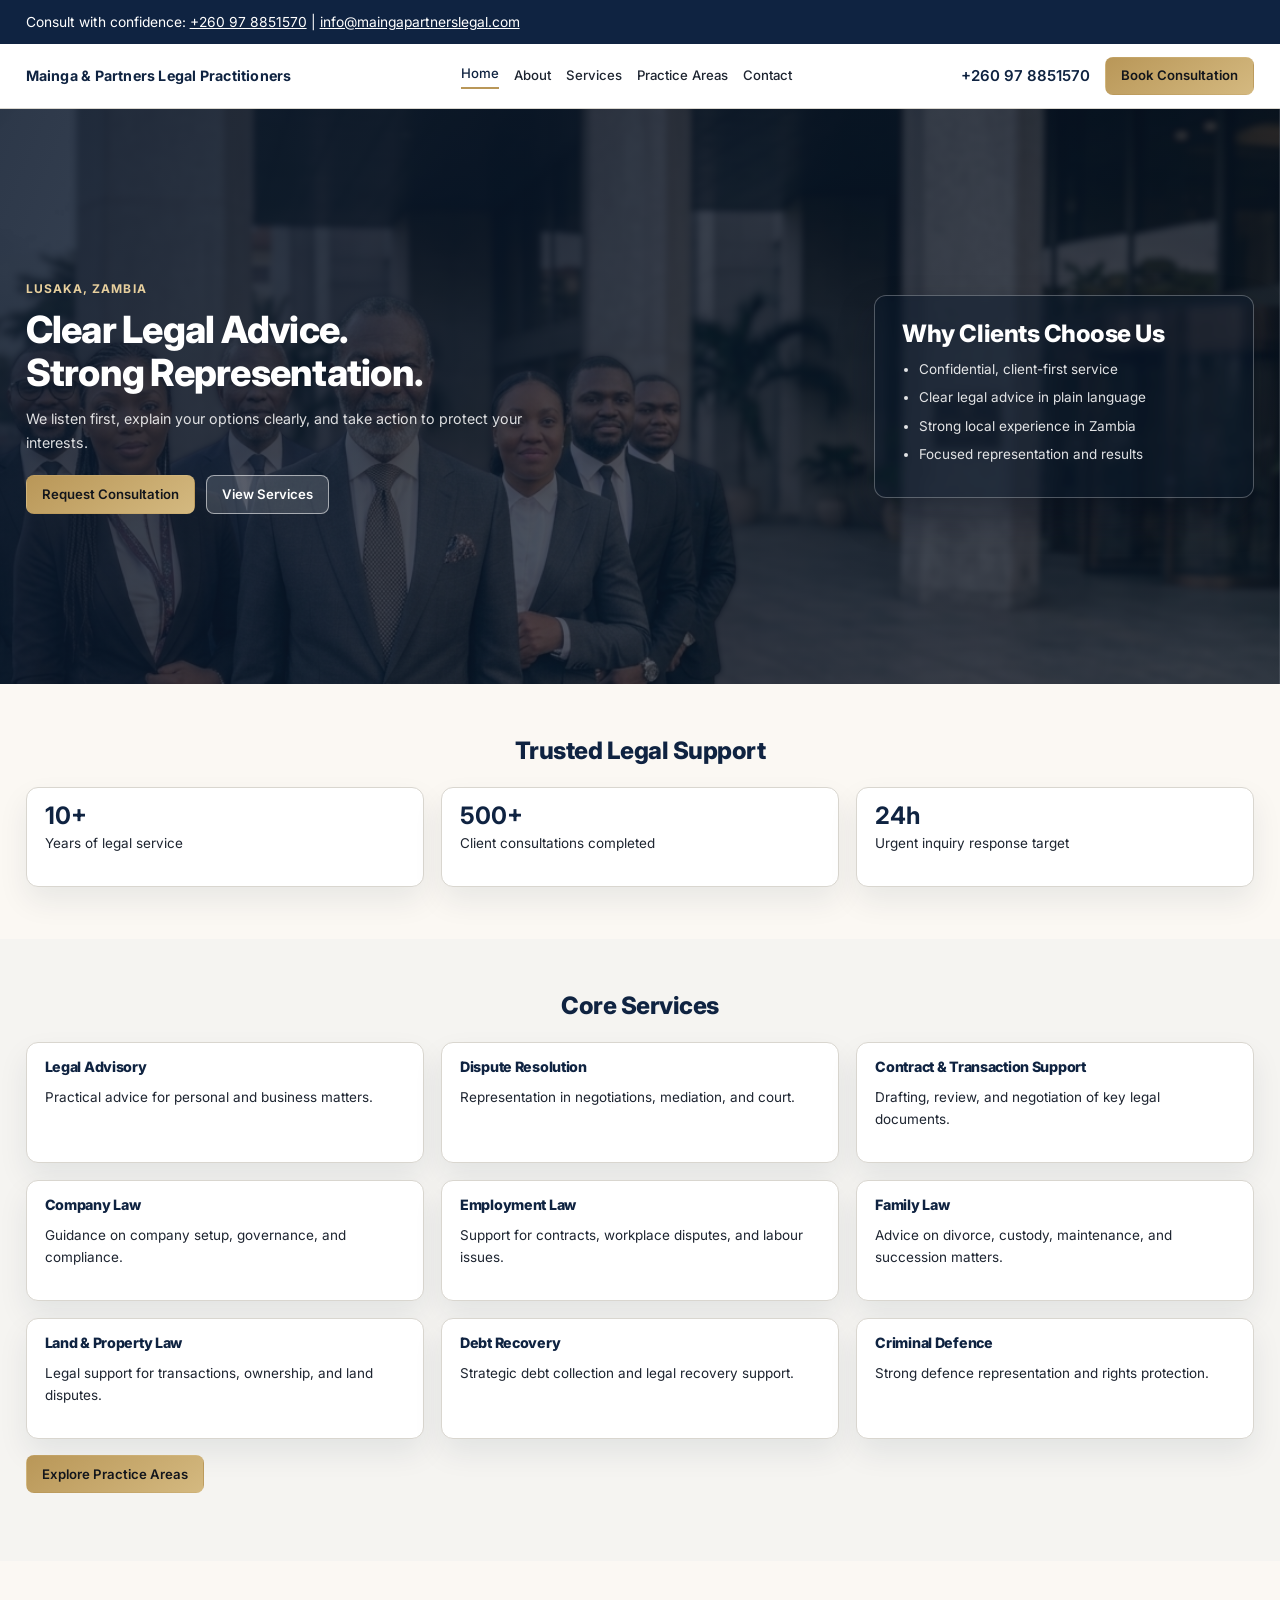
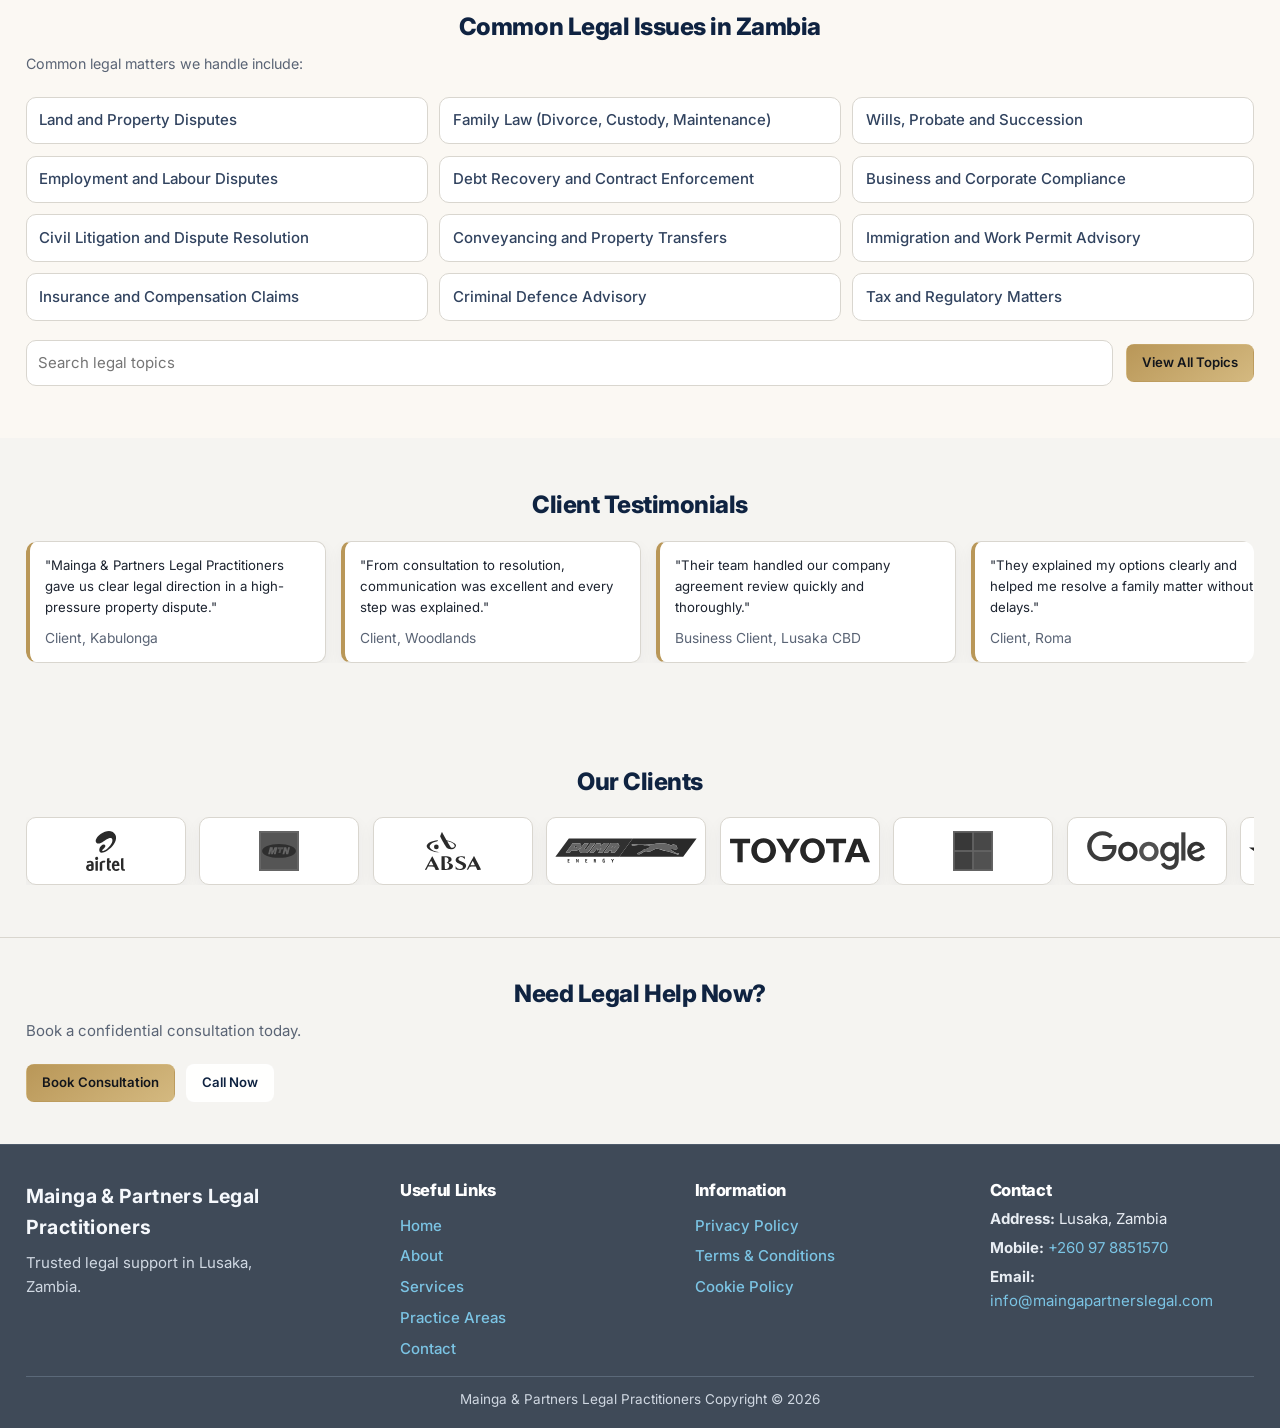
==== index.html @ cac2d8fa "Create Mainga & Partners Legal Practitioners website clone. Clone the existing site and update all b" ====
<!doctype html>
<html lang="en">
<head>
  <meta charset="UTF-8">
  <meta name="viewport" content="width=device-width, initial-scale=1.0">
  <title>Mainga & Partners Legal Practitioners | Trusted Lawyers in Lusaka</title>
  <meta name="description" content="Mainga & Partners Legal Practitioners provides clear, confidential legal support for individuals and businesses in Lusaka, Zambia.">
  <link rel="stylesheet" href="./styles.css?v=20260401-6">
</head>
<body>
  <a class="skip-link" href="#main-content">Skip to main content</a>

  <div class="top-contact-bar">
    <div class="container top-contact-inner">
      <p>Consult with confidence: <a href="tel:+260978851570">+260 97 8851570</a> | <a href="mailto:info@maingapartnerslegal.com">info@maingapartnerslegal.com</a></p>
    </div>
  </div>

  <header class="site-header" id="top">
    <div class="container header-inner">
      <a href="./index.html" class="logo" aria-label="Mainga & Partners Legal Practitioners home">Mainga & Partners Legal Practitioners</a>
      <button class="menu-toggle" aria-expanded="false" aria-controls="primary-nav">Menu</button>
      <nav class="primary-nav" id="primary-nav" aria-label="Primary">
        <a class="active" href="./index.html">Home</a>
        <a href="./about.html">About</a>
        <a href="./services.html">Services</a>
        <a href="./practice-areas.html">Practice Areas</a>
        <a href="./contact.html">Contact</a>
      </nav>
      <div class="header-actions">
        <a class="phone-link" href="tel:+260978851570">+260 97 8851570</a>
        <a class="btn btn-primary" href="./contact.html#contact-form-panel">Book Consultation</a>
      </div>
    </div>
  </header>

  <main id="main-content">
    <section class="hero">
      <div class="container">
        <div class="hero-grid">
          <div class="hero-copy">
            <p class="eyebrow">Lusaka, Zambia</p>
            <h1>Clear Legal Advice.<br>Strong Representation.</h1>
            <p class="hero-support">We listen first, explain your options clearly, and take action to protect your interests.</p>
            <div class="hero-cta-group">
              <a class="btn btn-primary" href="./contact.html#contact-form-panel">Request Consultation</a>
              <a class="btn btn-secondary" href="./services.html">View Services</a>
            </div>
          </div>
          <aside class="hero-card">
            <h2>Why Clients Choose Us</h2>
            <ul class="feature-list">
              <li>Confidential, client-first service</li>
              <li>Clear legal advice in plain language</li>
              <li>Strong local experience in Zambia</li>
              <li>Focused representation and results</li>
            </ul>
          </aside>
        </div>
      </div>
    </section>

    <section class="section section-muted">
      <div class="container">
        <h2>Trusted Legal Support</h2>
        <div class="stats-grid">
          <article class="stat-card">
            <p class="stat-value">10+</p>
            <p>Years of legal service</p>
          </article>
          <article class="stat-card">
            <p class="stat-value">500+</p>
            <p>Client consultations completed</p>
          </article>
          <article class="stat-card">
            <p class="stat-value">24h</p>
            <p>Urgent inquiry response target</p>
          </article>
        </div>
      </div>
    </section>

    <section class="section">
      <div class="container">
        <h2>Core Services</h2>
        <div class="card-grid">
          <article class="info-card">
            <h3>Legal Advisory</h3>
            <p>Practical advice for personal and business matters.</p>
          </article>
          <article class="info-card">
            <h3>Dispute Resolution</h3>
            <p>Representation in negotiations, mediation, and court.</p>
          </article>
          <article class="info-card">
            <h3>Contract & Transaction Support</h3>
            <p>Drafting, review, and negotiation of key legal documents.</p>
          </article>
          <article class="info-card">
            <h3>Company Law</h3>
            <p>Guidance on company setup, governance, and compliance.</p>
          </article>
          <article class="info-card">
            <h3>Employment Law</h3>
            <p>Support for contracts, workplace disputes, and labour issues.</p>
          </article>
          <article class="info-card">
            <h3>Family Law</h3>
            <p>Advice on divorce, custody, maintenance, and succession matters.</p>
          </article>
          <article class="info-card">
            <h3>Land & Property Law</h3>
            <p>Legal support for transactions, ownership, and land disputes.</p>
          </article>
          <article class="info-card">
            <h3>Debt Recovery</h3>
            <p>Strategic debt collection and legal recovery support.</p>
          </article>
          <article class="info-card">
            <h3>Criminal Defence</h3>
            <p>Strong defence representation and rights protection.</p>
          </article>
        </div>
        <p class="section-cta-inline"><a class="btn btn-primary" href="./practice-areas.html">Explore Practice Areas</a></p>
      </div>
    </section>

    <section class="section section-muted">
      <div class="container">
        <h2>Common Legal Issues in Zambia</h2>
        <p class="hero-support">Common legal matters we handle include:</p>
        <ul class="issues-grid">
          <li class="issue-item">Land and Property Disputes</li>
          <li class="issue-item">Family Law (Divorce, Custody, Maintenance)</li>
          <li class="issue-item">Wills, Probate and Succession</li>
          <li class="issue-item">Employment and Labour Disputes</li>
          <li class="issue-item">Debt Recovery and Contract Enforcement</li>
          <li class="issue-item">Business and Corporate Compliance</li>
          <li class="issue-item">Civil Litigation and Dispute Resolution</li>
          <li class="issue-item">Conveyancing and Property Transfers</li>
          <li class="issue-item">Immigration and Work Permit Advisory</li>
          <li class="issue-item">Insurance and Compensation Claims</li>
          <li class="issue-item">Criminal Defence Advisory</li>
          <li class="issue-item">Tax and Regulatory Matters</li>
        </ul>
        <div class="issues-actions">
          <input class="issues-search" type="search" placeholder="Search legal topics" aria-label="Search legal topics">
          <a class="btn btn-primary" href="./practice-areas.html">View All Topics</a>
        </div>
      </div>
    </section>

    <section class="section">
      <div class="container">
        <h2>Client Testimonials</h2>
        <div class="testimonials-ticker" aria-label="Client testimonials">
          <div class="ticker-track">
            <article class="ticker-item">
              <p>"Mainga & Partners Legal Practitioners gave us clear legal direction in a high-pressure property dispute."</p>
              <cite>Client, Kabulonga</cite>
            </article>
            <article class="ticker-item">
              <p>"From consultation to resolution, communication was excellent and every step was explained."</p>
              <cite>Client, Woodlands</cite>
            </article>
            <article class="ticker-item">
              <p>"Their team handled our company agreement review quickly and thoroughly."</p>
              <cite>Business Client, Lusaka CBD</cite>
            </article>
            <article class="ticker-item">
              <p>"They explained my options clearly and helped me resolve a family matter without delays."</p>
              <cite>Client, Roma</cite>
            </article>
            <article class="ticker-item">
              <p>"Professional, responsive, and practical. I always knew what the next step was."</p>
              <cite>Client, Longacres</cite>
            </article>
            <article class="ticker-item">
              <p>"Our company used them for compliance and contract support. Service was efficient and reliable."</p>
              <cite>Corporate Client, Lusaka</cite>
            </article>
            <article class="ticker-item">
              <p>"From first call to final outcome, they treated my matter with urgency and confidentiality."</p>
              <cite>Client, Woodlands</cite>
            </article>

            <article class="ticker-item" aria-hidden="true">
              <p>"Mainga & Partners Legal Practitioners gave us clear legal direction in a high-pressure property dispute."</p>
              <cite>Client, Kabulonga</cite>
            </article>
            <article class="ticker-item" aria-hidden="true">
              <p>"From consultation to resolution, communication was excellent and every step was explained."</p>
              <cite>Client, Woodlands</cite>
            </article>
            <article class="ticker-item" aria-hidden="true">
              <p>"Their team handled our company agreement review quickly and thoroughly."</p>
              <cite>Business Client, Lusaka CBD</cite>
            </article>
            <article class="ticker-item" aria-hidden="true">
              <p>"They explained my options clearly and helped me resolve a family matter without delays."</p>
              <cite>Client, Roma</cite>
            </article>
            <article class="ticker-item" aria-hidden="true">
              <p>"Professional, responsive, and practical. I always knew what the next step was."</p>
              <cite>Client, Longacres</cite>
            </article>
            <article class="ticker-item" aria-hidden="true">
              <p>"Our company used them for compliance and contract support. Service was efficient and reliable."</p>
              <cite>Corporate Client, Lusaka</cite>
            </article>
            <article class="ticker-item" aria-hidden="true">
              <p>"From first call to final outcome, they treated my matter with urgency and confidentiality."</p>
              <cite>Client, Woodlands</cite>
            </article>
          </div>
        </div>
      </div>
    </section>

    <section class="section">
      <div class="container">
        <h2>Our Clients</h2>
        <div class="clients-grid" aria-label="Selected clients">
          <div class="clients-track">
            <article class="client-card"><img class="client-logo" src="./Assets/client-logos/airtel-zambia.svg" alt="Airtel logo" loading="lazy"></article>
            <article class="client-card"><img class="client-logo" src="./Assets/client-logos/mtn-zambia.svg" alt="MTN logo" loading="lazy"></article>
            <article class="client-card"><img class="client-logo" src="./Assets/client-logos/absa-zambia.svg" alt="Absa logo" loading="lazy"></article>
            <article class="client-card"><img class="client-logo" src="./Assets/client-logos/puma-energy.svg" alt="Puma Energy logo" loading="lazy"></article>
            <article class="client-card"><img class="client-logo" src="./Assets/client-logos/toyota.svg" alt="Toyota logo" loading="lazy"></article>
            <article class="client-card"><img class="client-logo" src="./Assets/client-logos/microsoft.svg" alt="Microsoft logo" loading="lazy"></article>
            <article class="client-card"><img class="client-logo" src="./Assets/client-logos/google.svg" alt="Google logo" loading="lazy"></article>
            <article class="client-card"><img class="client-logo" src="./Assets/client-logos/heineken.svg" alt="Heineken logo" loading="lazy"></article>
            <article class="client-card"><img class="client-logo" src="./Assets/client-logos/nissan.svg" alt="Nissan logo" loading="lazy"></article>
            <article class="client-card"><img class="client-logo" src="./Assets/client-logos/kfc.svg" alt="KFC logo" loading="lazy"></article>

            <article class="client-card" aria-hidden="true"><img class="client-logo" src="./Assets/client-logos/airtel-zambia.svg" alt="" loading="lazy"></article>
            <article class="client-card" aria-hidden="true"><img class="client-logo" src="./Assets/client-logos/mtn-zambia.svg" alt="" loading="lazy"></article>
            <article class="client-card" aria-hidden="true"><img class="client-logo" src="./Assets/client-logos/absa-zambia.svg" alt="" loading="lazy"></article>
            <article class="client-card" aria-hidden="true"><img class="client-logo" src="./Assets/client-logos/puma-energy.svg" alt="" loading="lazy"></article>
            <article class="client-card" aria-hidden="true"><img class="client-logo" src="./Assets/client-logos/toyota.svg" alt="" loading="lazy"></article>
            <article class="client-card" aria-hidden="true"><img class="client-logo" src="./Assets/client-logos/microsoft.svg" alt="" loading="lazy"></article>
            <article class="client-card" aria-hidden="true"><img class="client-logo" src="./Assets/client-logos/google.svg" alt="" loading="lazy"></article>
            <article class="client-card" aria-hidden="true"><img class="client-logo" src="./Assets/client-logos/heineken.svg" alt="" loading="lazy"></article>
            <article class="client-card" aria-hidden="true"><img class="client-logo" src="./Assets/client-logos/nissan.svg" alt="" loading="lazy"></article>
            <article class="client-card" aria-hidden="true"><img class="client-logo" src="./Assets/client-logos/kfc.svg" alt="" loading="lazy"></article>
          </div>
        </div>
      </div>
    </section>

    <section class="section final-cta">
      <div class="container final-cta-inner">
        <h2>Need Legal Help Now?</h2>
        <p>Book a confidential consultation today.</p>
        <div class="hero-cta-group">
          <a class="btn btn-primary" href="./contact.html#contact-form-panel">Book Consultation</a>
          <a class="btn btn-secondary" href="tel:+260978851570">Call Now</a>
        </div>
      </div>
    </section>
  </main>

  <footer class="site-footer">
    <div class="container footer-grid">
      <div class="footer-brand">
        <a href="./index.html" class="logo">Mainga & Partners Legal Practitioners</a>
        <p>Trusted legal support in Lusaka, Zambia.</p>
      </div>
      <nav class="footer-links" aria-label="Useful links">
        <h3 class="footer-title">Useful Links</h3>
        <a href="./index.html">Home</a>
        <a href="./about.html">About</a>
        <a href="./services.html">Services</a>
        <a href="./practice-areas.html">Practice Areas</a>
        <a href="./contact.html">Contact</a>
      </nav>
      <nav class="footer-links" aria-label="Information links">
        <h3 class="footer-title">Information</h3>
        <a href="#">Privacy Policy</a>
        <a href="#">Terms & Conditions</a>
        <a href="#">Cookie Policy</a>
      </nav>
      <div>
        <h3 class="footer-title">Contact</h3>
        <p class="footer-contact-item"><strong>Address:</strong> Lusaka, Zambia</p>
        <p class="footer-contact-item"><strong>Mobile:</strong> <a href="tel:+260978851570">+260 97 8851570</a></p>
        <p class="footer-contact-item"><strong>Email:</strong> <a href="mailto:info@maingapartnerslegal.com">info@maingapartnerslegal.com</a></p>
      </div>
    </div>
    <div class="container footer-bottom">
      <p class="disclaimer">Mainga & Partners Legal Practitioners Copyright &copy; 2026</p>
    </div>
  </footer>

  <script>
    const menuToggle = document.querySelector(".menu-toggle");
    const nav = document.querySelector(".primary-nav");
    if (menuToggle && nav) {
      menuToggle.addEventListener("click", () => {
        const expanded = menuToggle.getAttribute("aria-expanded") === "true";
        menuToggle.setAttribute("aria-expanded", String(!expanded));
        nav.classList.toggle("nav-open");
      });
    }
  </script>
</body>
</html>
---- styles.css ----
@import url("https://fonts.googleapis.com/css2?family=Inter:wght@400;500;600;700;800&display=swap");

:root {
  --bg: #f5f4f1;
  --surface: #ffffff;
  --surface-muted: #fbf8f3;
  --text: #1d2430;
  --text-muted: #5a6475;
  --border: #d9d6cf;
  --brand: #0f2341;
  --brand-soft: #1d3459;
  --gold: #b99758;
  --gold-soft: #d4b980;
  --radius: 12px;
  --shadow: 0 14px 30px rgba(15, 35, 65, 0.08);
}

*,
*::before,
*::after {
  box-sizing: border-box;
}

html {
  scroll-behavior: smooth;
  font-size: 15px;
}

body {
  margin: 0;
  font-family: "Inter", "Segoe UI", Tahoma, Geneva, Verdana, sans-serif;
  color: var(--text);
  background: linear-gradient(180deg, #f8f6f2 0%, var(--bg) 28%);
  line-height: 1.6;
}

.container {
  width: min(1280px, 96%);
  margin-inline: auto;
  padding-inline: 0;
}

.skip-link {
  position: absolute;
  left: -9999px;
  top: 0;
}

.skip-link:focus {
  left: 1rem;
  top: 1rem;
  background: #fff;
  color: var(--brand);
  border: 1px solid var(--brand);
  border-radius: 8px;
  padding: 0.55rem 0.8rem;
}

a {
  color: var(--brand-soft);
}

a:focus-visible,
button:focus-visible,
input:focus-visible,
textarea:focus-visible {
  outline: 2px solid var(--gold);
  outline-offset: 2px;
}

.top-contact-bar {
  background: var(--brand);
  color: #fff;
  font-size: 0.92rem;
}

.top-contact-inner {
  min-height: 44px;
  display: flex;
  align-items: center;
}

.top-contact-inner p {
  margin: 0;
}

.top-contact-inner a {
  color: #fff;
  text-decoration: underline;
}

.site-header {
  position: sticky;
  top: 0;
  z-index: 10;
  background: rgba(255, 255, 255, 0.96);
  backdrop-filter: blur(8px);
  border-bottom: 1px solid var(--border);
}

.header-inner {
  display: flex;
  align-items: center;
  justify-content: space-between;
  gap: 1.4rem;
  min-height: 64px;
}

.logo {
  text-decoration: none;
  color: var(--brand);
  font-weight: 700;
  font-size: 0.95rem;
  letter-spacing: 0.015em;
}

.primary-nav {
  display: none;
  gap: 1rem;
  font-size: 0.88rem;
}

.primary-nav a,
.footer-links a {
  text-decoration: none;
  color: var(--text);
  font-weight: 500;
}

.primary-nav a.active {
  color: var(--brand);
  border-bottom: 2px solid var(--gold);
  padding-bottom: 0.2rem;
}

.menu-toggle {
  border: 1px solid var(--border);
  background: #fff;
  color: var(--text);
  padding: 0.55rem 0.82rem;
  border-radius: 8px;
}

.header-actions {
  display: none;
  align-items: center;
  gap: 1rem;
}

.phone-link {
  color: var(--brand);
  text-decoration: none;
  font-weight: 600;
  white-space: nowrap;
}

.btn {
  display: inline-flex;
  justify-content: center;
  align-items: center;
  min-height: 38px;
  padding: 0.5rem 1rem;
  border-radius: 8px;
  text-decoration: none;
  font-weight: 600;
  font-size: 0.88rem;
  border: 1px solid transparent;
  cursor: pointer;
  transition: 180ms ease;
}

.btn-primary {
  background: linear-gradient(145deg, var(--gold), var(--gold-soft));
  color: #13161c;
}

.btn-primary:hover,
.btn-primary:focus-visible {
  transform: translateY(-1px);
}

.btn-secondary {
  background: rgba(255,255,255,0.92);
  color: var(--brand);
  border-color: rgba(255,255,255,0.6);
}

.hero .btn-secondary {
  background: rgba(255,255,255,0.15);
  color: #fff;
  border-color: rgba(255,255,255,0.55);
}

.section {
  padding: 3.5rem 0;
}

.section-muted {
  background: var(--surface-muted);
}

h1,
h2,
h3 {
  margin: 0 0 0.75rem;
  line-height: 1.15;
  font-family: "Inter", "Segoe UI", Tahoma, Geneva, Verdana, sans-serif;
  font-weight: 800;
  letter-spacing: -0.02em;
  color: var(--brand);
}

main h2 {
  text-align: center;
}

main .hero-card h2,
main .info-card h2,
main .contact-panel h2 {
  text-align: left;
}

h1 {
  font-size: clamp(1.7rem, 3.5vw, 2.5rem);
  margin-bottom: 0.9rem;
}

h2 {
  font-size: clamp(1.15rem, 2.2vw, 1.6rem);
}

h3 {
  font-size: 0.95rem;
}

p {
  margin: 0 0 1rem;
}

.eyebrow {
  color: var(--gold);
  text-transform: uppercase;
  letter-spacing: 0.09em;
  font-size: 0.8rem;
  font-weight: 700;
  margin-bottom: 0.6rem;
}

.hero {
  background-image:
    linear-gradient(112deg, rgba(10, 23, 43, 0.86), rgba(10, 23, 43, 0.58)),
    url("./Assets/NewGroupPic.svg");
  background-size: cover;
  background-position: center 28%;
  background-repeat: no-repeat;
  color: #f8f6f2;
}

.hero h1,
.hero h2,
.hero h3 {
  color: #fff;
}

.hero .hero-subheadline,
.hero .hero-support {
  color: rgba(255, 255, 255, 0.85);
}

.hero .feature-list {
  color: rgba(255, 255, 255, 0.88);
}

.hero .eyebrow {
  color: #e7cf9d;
}

.hero .container {
  width: min(1280px, 96%);
  padding-top: 4.5rem;
  padding-bottom: 4.5rem;
}

.hero-grid {
  display: grid;
  grid-template-columns: 1fr;
  gap: 2rem;
  align-items: center;
  min-height: 440px;
}

.hero-subheadline {
  font-size: 1rem;
  max-width: 52ch;
}

.hero-support {
  color: var(--text-muted);
  max-width: 56ch;
  font-size: 0.95rem;
  line-height: 1.65;
}

.hero-card,
.info-card,
.stat-card,
.testimonial-card,
.contact-panel {
  background: var(--surface);
  border: 1px solid var(--border);
  border-radius: var(--radius);
  box-shadow: var(--shadow);
}

.hero-card {
  padding: 1.6rem 1.8rem;
  background: transparent;
  border-color: transparent;
  box-shadow: none;
}

.hero .hero-card {
  background: rgba(10, 23, 43, 0.48);
  border: 1px solid rgba(255, 255, 255, 0.28);
  box-shadow: 0 18px 34px rgba(2, 10, 24, 0.35);
  backdrop-filter: blur(3px);
}

.hero .hero-card h2 {
  color: #ffffff;
}

.feature-list {
  margin: 0.6rem 0 0;
  padding-left: 1.1rem;
  color: var(--text-muted);
  font-size: 0.9rem;
}

.feature-list li {
  margin-bottom: 0.55rem;
  line-height: 1.5;
}

.hero-cta-group {
  display: flex;
  flex-direction: row;
  flex-wrap: wrap;
  gap: 0.75rem;
  margin-top: 1.4rem;
}

.stats-grid,
.card-grid {
  margin-top: 1.5rem;
  display: grid;
  grid-template-columns: 1fr;
  gap: 1.15rem;
}

.issues-grid {
  margin-top: 1.4rem;
  display: grid;
  grid-template-columns: 1fr;
  gap: 0.75rem;
  padding: 0;
}

.issue-item {
  list-style: none;
  background: #fff;
  border: 1px solid var(--border);
  border-radius: 10px;
  padding: 0.72rem 0.84rem;
  font-weight: 500;
  color: #31435f;
}

.issues-actions {
  display: grid;
  grid-template-columns: 1fr;
  gap: 0.9rem;
  margin-top: 1.25rem;
}

.issues-search {
  width: 100%;
  border: 1px solid var(--border);
  border-radius: 10px;
  padding: 0.68rem 0.75rem;
  font: inherit;
  background: #fff;
}

.clients-grid {
  margin-top: 1.4rem;
  overflow: hidden;
  width: 100%;
}

.clients-track {
  display: flex;
  flex-wrap: nowrap;
  gap: 0.9rem;
  width: max-content;
  animation: clientsPass 95s linear infinite;
}

.client-card {
  min-height: 68px;
  flex: 0 0 160px;
  border: 1px solid var(--border);
  border-radius: 10px;
  background: #fff;
  display: flex;
  align-items: center;
  justify-content: center;
  text-align: center;
  padding: 0.55rem;
  box-shadow: 0 6px 16px rgba(15, 35, 65, 0.05);
}

@keyframes clientsPass {
  from {
    transform: translateX(0);
  }
  to {
    transform: translateX(-50%);
  }
}

.client-card span {
  color: #415470;
  font-weight: 700;
  font-size: 0.96rem;
}

.client-logo {
  width: 100%;
  height: 40px;
  object-fit: contain;
  filter: grayscale(1) contrast(1.05) brightness(0.35);
  opacity: 0.92;
}

.client-card:hover .client-logo {
  opacity: 1;
}

.stat-card,
.info-card,
.testimonial-card {
  padding: 1.1rem 1.2rem;
  font-size: 0.9rem;
}

.stat-value {
  margin: 0 0 0.3rem;
  color: var(--brand);
  font-size: 1.6rem;
  font-weight: 700;
  line-height: 1;
}

.steps-list {
  margin: 1rem 0 0;
  padding-left: 1.2rem;
  max-width: 70ch;
}

.steps-list li {
  margin-bottom: 0.7rem;
}

.testimonial-card {
  margin: 0;
  border-left: 4px solid var(--gold);
}

.testimonial-card cite {
  font-style: normal;
  color: var(--text-muted);
}

.testimonials-ticker {
  margin-top: 1.5rem;
  overflow: hidden;
  border-radius: 12px;
}

.ticker-track {
  display: flex;
  gap: 1rem;
  width: max-content;
  animation: testimonialScroll 70s linear infinite;
}

.ticker-item {
  min-width: 300px;
  max-width: 300px;
  padding: 0.85rem 1rem;
  font-size: 0.88rem;
  background: #fff;
  border: 1px solid var(--border);
  border-left: 4px solid var(--gold);
  border-radius: 10px;
  box-shadow: 0 6px 16px rgba(15, 35, 65, 0.05);
}

.ticker-item p {
  margin: 0 0 0.6rem;
}

.ticker-item cite {
  color: var(--text-muted);
  font-style: normal;
  font-size: 0.92rem;
}

@keyframes testimonialScroll {
  from {
    transform: translateX(0);
  }
  to {
    transform: translateX(-50%);
  }
}

.section-cta-inline {
  margin-top: 1.1rem;
}

.page-hero {
  padding-top: 2.5rem;
  padding-bottom: 2rem;
  background: linear-gradient(180deg, #fbf8f3 0%, #f5f4f1 100%);
}

.contact-grid {
  display: grid;
  grid-template-columns: 1fr;
  gap: 1.4rem;
}

.contact-info a {
  color: var(--brand-soft);
}

.contact-panel {
  padding: 1.45rem;
}

.contact-form {
  display: grid;
  gap: 0.62rem;
}

.contact-form label {
  font-weight: 600;
}

.contact-form input,
.contact-form textarea {
  width: 100%;
  border: 1px solid var(--border);
  border-radius: 10px;
  padding: 0.7rem 0.75rem;
  font: inherit;
  background: #fff;
}

.final-cta {
  border-top: 1px solid var(--border);
  padding-top: 2.8rem;
  padding-bottom: 2.8rem;
}

.final-cta-inner p {
  color: var(--text-muted);
}

.site-footer {
  border-top: 1px solid #4e5b6b;
  background: #3f4a58;
  color: #e8edf3;
  padding: 2.4rem 0 1.2rem;
}

.footer-grid {
  display: grid;
  gap: 1.5rem;
  grid-template-columns: 1fr;
}

.footer-brand p {
  margin: 0.5rem 0 0;
  max-width: 26ch;
  color: #d0d8e2;
}

.site-footer .logo {
  color: #f5f8fc;
  font-size: 1.3rem;
  letter-spacing: 0.02em;
}

.site-footer .logo::first-letter {
  color: #22a4cf;
}

.footer-links {
  display: flex;
  flex-direction: column;
  gap: 0.45rem;
}

.disclaimer {
  margin: 0;
  color: #d0d8e2;
  font-size: 0.9rem;
}

.footer-title {
  color: #fff;
  margin-bottom: 0.45rem;
  font-size: 1.1rem;
}

.site-footer a {
  color: #7bc4e4;
  text-decoration: none;
}

.site-footer a:hover {
  text-decoration: underline;
}

.footer-contact-item {
  margin-bottom: 0.35rem;
}

.footer-bottom {
  border-top: 1px solid #5b6979;
  margin-top: 1rem;
  padding-top: 0.8rem;
  text-align: center;
}

.primary-nav.nav-open {
  display: flex;
  flex-direction: column;
  position: absolute;
  left: 4%;
  right: 4%;
  top: 84px;
  background: #fff;
  border: 1px solid var(--border);
  border-radius: var(--radius);
  padding: 0.85rem;
  box-shadow: var(--shadow);
}

@media (min-width: 760px) {
  .menu-toggle {
    display: none;
  }

  .primary-nav {
    display: flex;
    align-items: center;
  }

  .header-actions {
    display: flex;
  }

  .hero-grid {
    grid-template-columns: 1fr 380px;
    align-items: center;
    gap: 3rem;
  }

  .hero-cta-group {
    align-items: center;
  }

  .stats-grid {
    grid-template-columns: repeat(3, minmax(0, 1fr));
  }

  .card-grid {
    grid-template-columns: repeat(2, minmax(0, 1fr));
  }

  .issues-grid {
    grid-template-columns: repeat(2, minmax(0, 1fr));
  }

  .issues-actions {
    grid-template-columns: 1fr auto;
    align-items: center;
  }

  .contact-grid {
    grid-template-columns: 1fr 1.1fr;
  }

  .footer-grid {
    grid-template-columns: 1.3fr 1fr 1fr 1fr;
    align-items: start;
    column-gap: 2rem;
  }
}

@media (min-width: 1024px) {
  .hero .container {
    width: min(1280px, 96%);
  }

  .card-grid {
    grid-template-columns: repeat(3, minmax(0, 1fr));
  }

  .issues-grid {
    grid-template-columns: repeat(3, minmax(0, 1fr));
  }

}
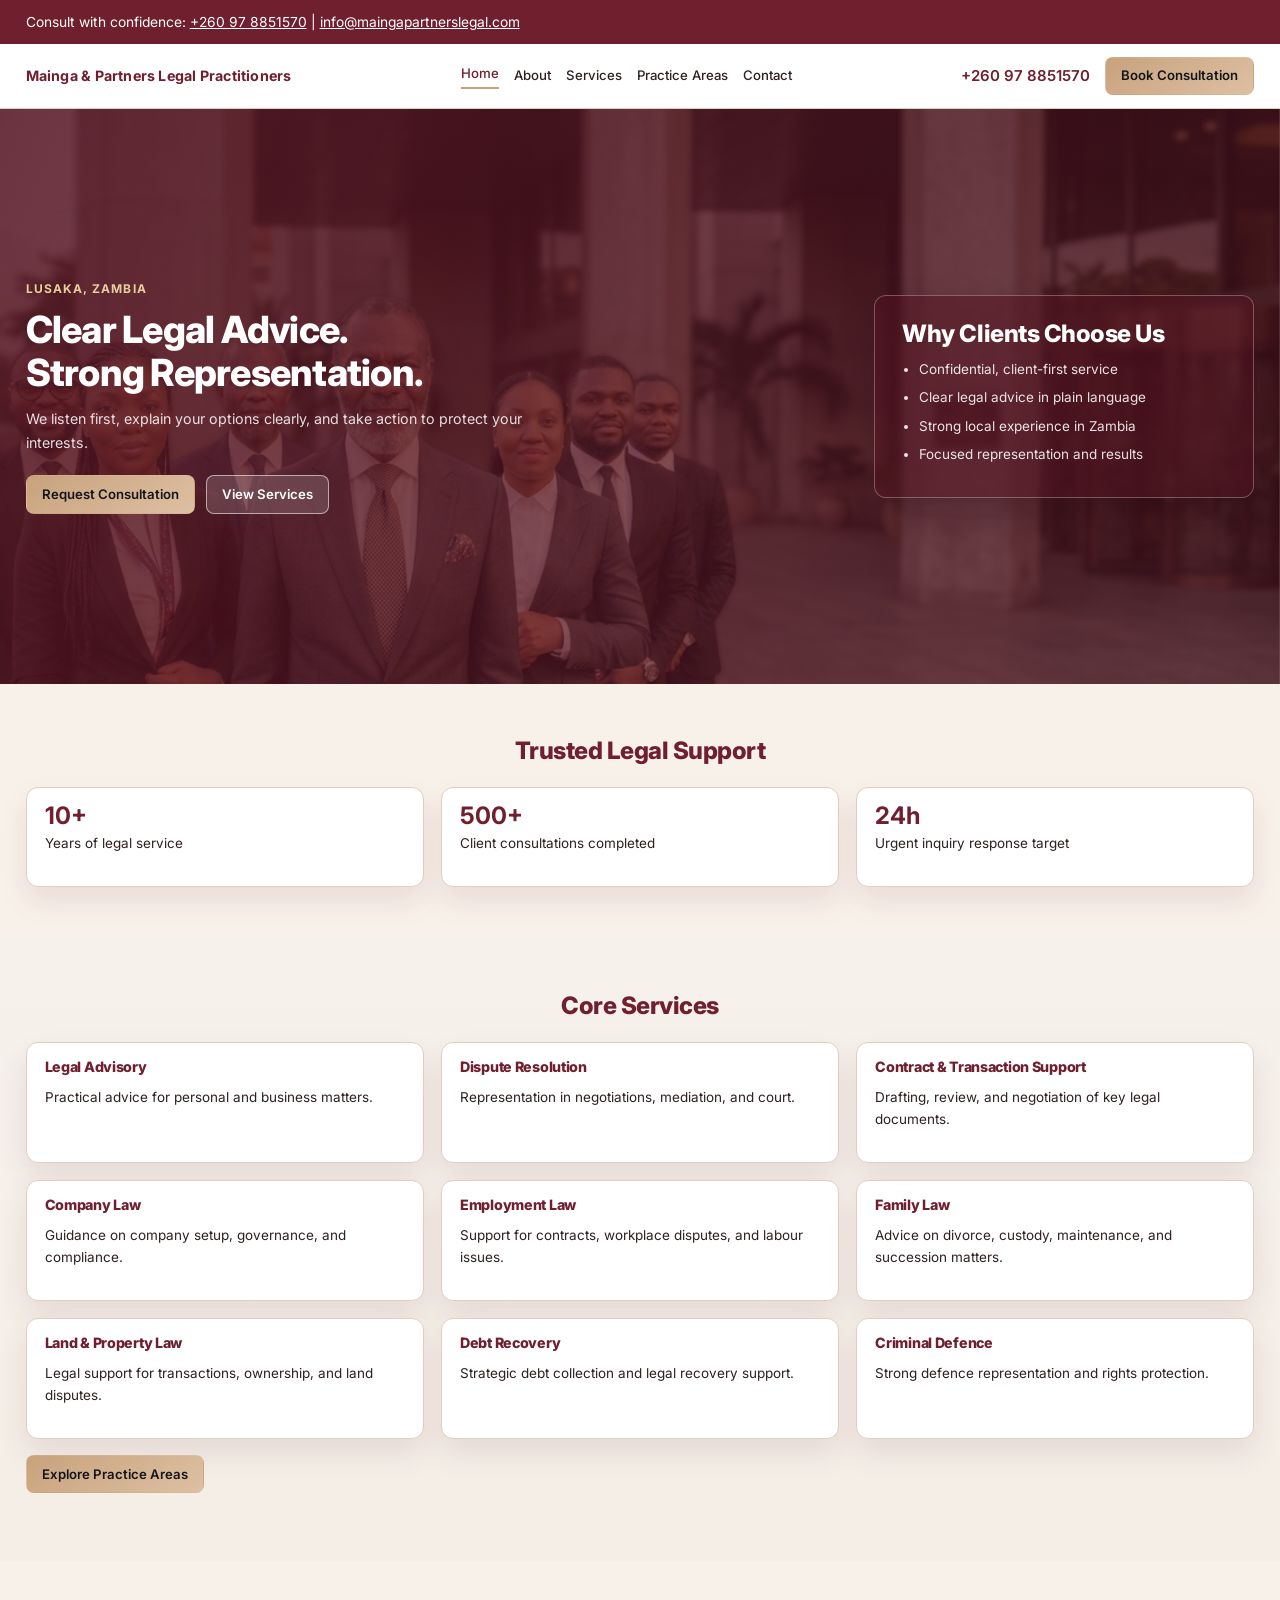
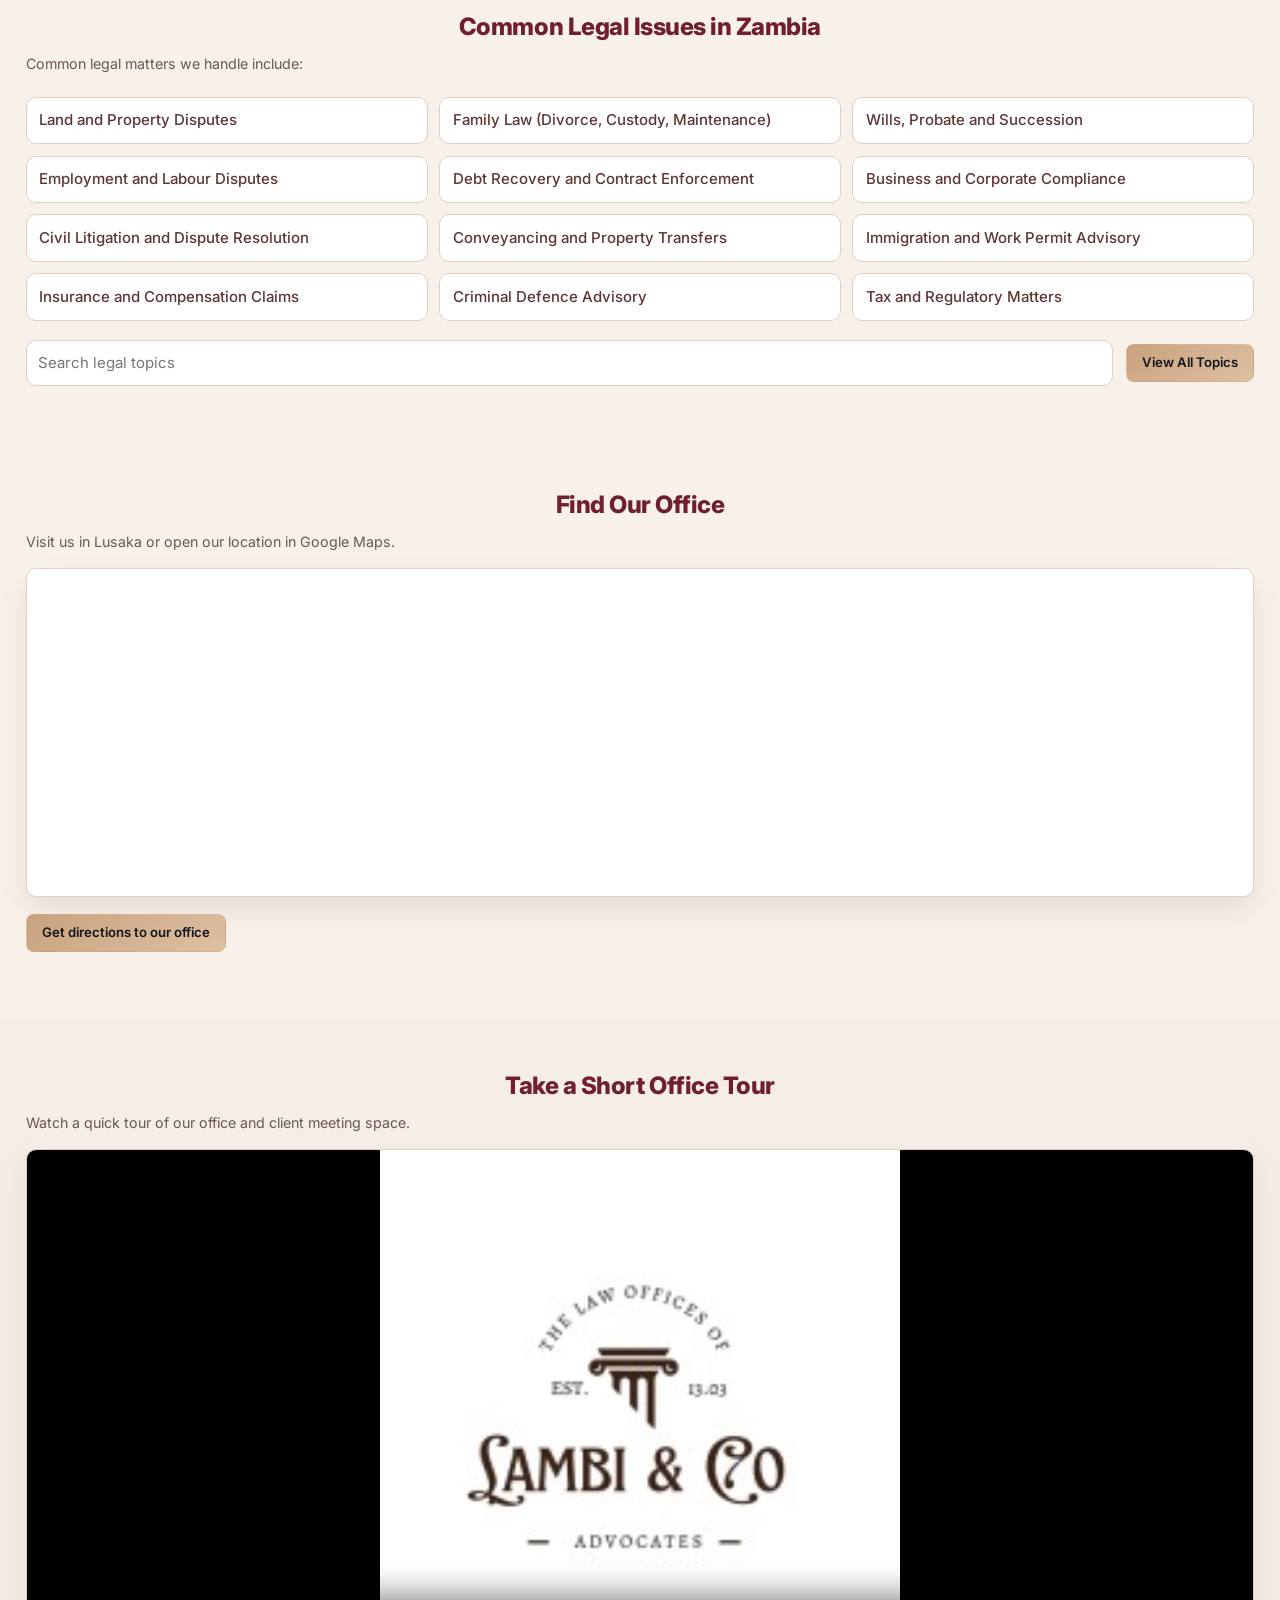
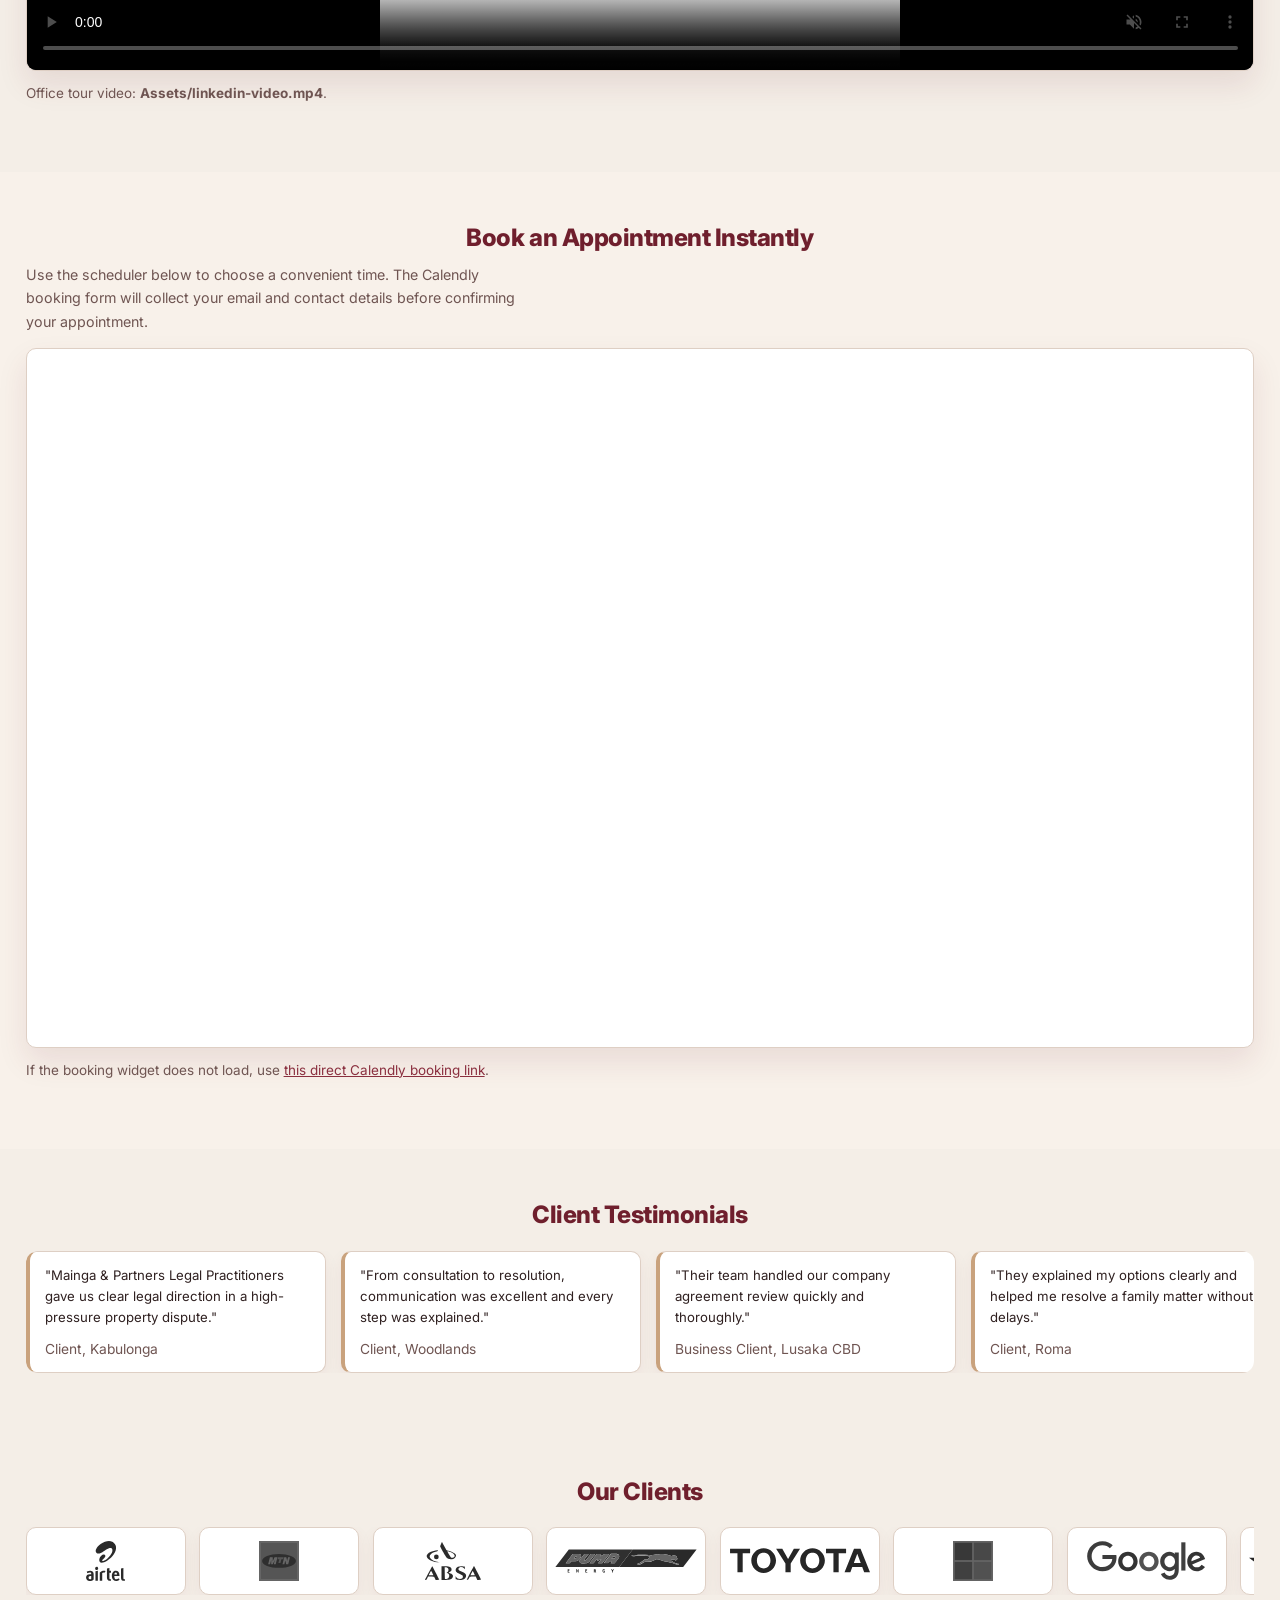
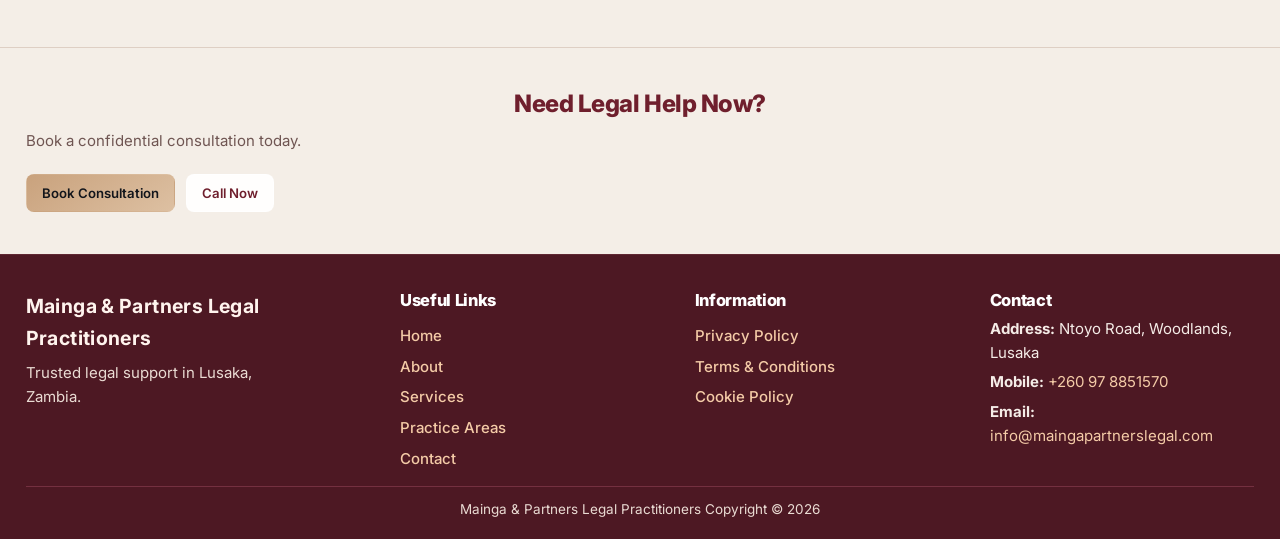
==== commit 967c9c28: "Add booking, office map, and branded media sections. This updates the Mainga and Partners site with " ====
--- a/index.html
+++ b/index.html
@@ -150,6 +150,50 @@
       </div>
     </section>
 
+    <section class="section section-muted">
+      <div class="container">
+        <h2>Find Our Office</h2>
+        <p class="hero-support">Visit us in Lusaka or open our location in Google Maps.</p>
+        <div class="map-frame">
+          <iframe
+            title="Mainga and Partners Legal Practitioners location map"
+            src="https://www.google.com/maps?q=Ntoyo+Road,+Woodlands,+Lusaka&z=17&output=embed"
+            loading="lazy"
+            referrerpolicy="no-referrer-when-downgrade"
+            allowfullscreen></iframe>
+        </div>
+        <p class="section-cta-inline">
+          <a class="btn btn-primary" href="https://www.google.com/maps/search/?api=1&query=Ntoyo+Road,+Woodlands,+Lusaka" target="_blank" rel="noopener noreferrer">Get directions to our office</a>
+        </p>
+      </div>
+    </section>
+
+    <section class="section" id="office-tour">
+      <div class="container">
+        <h2>Take a Short Office Tour</h2>
+        <p class="hero-support">Watch a quick tour of our office and client meeting space.</p>
+        <div class="video-panel">
+          <video class="office-tour-video" controls muted playsinline preload="metadata" poster="./Assets/logo.png">
+            <source src="./Assets/linkedin-video.mp4" type="video/mp4">
+            Your browser does not support HTML5 video playback.
+          </video>
+        </div>
+        <p class="video-note">Office tour video: <strong>Assets/linkedin-video.mp4</strong>.</p>
+      </div>
+    </section>
+
+    <section class="section section-muted" id="book-appointment">
+      <div class="container">
+        <h2>Book an Appointment Instantly</h2>
+        <p class="hero-support">Use the scheduler below to choose a convenient time. The Calendly booking form will collect your email and contact details before confirming your appointment.</p>
+        <div
+          class="calendly-inline-widget"
+          data-url="https://calendly.com/support-gymz/30min?hide_gdpr_banner=1"
+          style="min-width:320px;height:700px;"></div>
+        <p class="video-note">If the booking widget does not load, use <a href="https://calendly.com/support-gymz/30min" target="_blank" rel="noopener noreferrer">this direct Calendly booking link</a>.</p>
+      </div>
+    </section>
+
     <section class="section">
       <div class="container">
         <h2>Client Testimonials</h2>
@@ -282,7 +326,7 @@
       </nav>
       <div>
         <h3 class="footer-title">Contact</h3>
-        <p class="footer-contact-item"><strong>Address:</strong> Lusaka, Zambia</p>
+        <p class="footer-contact-item"><strong>Address:</strong> Ntoyo Road, Woodlands, Lusaka</p>
         <p class="footer-contact-item"><strong>Mobile:</strong> <a href="tel:+260978851570">+260 97 8851570</a></p>
         <p class="footer-contact-item"><strong>Email:</strong> <a href="mailto:info@maingapartnerslegal.com">info@maingapartnerslegal.com</a></p>
       </div>
@@ -303,6 +347,7 @@
       });
     }
   </script>
+  <script src="https://assets.calendly.com/assets/external/widget.js" async></script>
 </body>
 </html>
 
--- a/styles.css
+++ b/styles.css
@@ -1,18 +1,18 @@
 @import url("https://fonts.googleapis.com/css2?family=Inter:wght@400;500;600;700;800&display=swap");
 
 :root {
-  --bg: #f5f4f1;
+  --bg: #f4eee7;
   --surface: #ffffff;
-  --surface-muted: #fbf8f3;
-  --text: #1d2430;
-  --text-muted: #5a6475;
-  --border: #d9d6cf;
-  --brand: #0f2341;
-  --brand-soft: #1d3459;
-  --gold: #b99758;
-  --gold-soft: #d4b980;
+  --surface-muted: #f8f1ea;
+  --text: #2f2020;
+  --text-muted: #6f5552;
+  --border: #decfc4;
+  --brand: #6f1f2d;
+  --brand-soft: #8a2f3f;
+  --gold: #c9a27d;
+  --gold-soft: #ddc0a2;
   --radius: 12px;
-  --shadow: 0 14px 30px rgba(15, 35, 65, 0.08);
+  --shadow: 0 14px 30px rgba(111, 31, 45, 0.1);
 }
 
 *,
@@ -248,7 +248,7 @@
 
 .hero {
   background-image:
-    linear-gradient(112deg, rgba(10, 23, 43, 0.86), rgba(10, 23, 43, 0.58)),
+    linear-gradient(112deg, rgba(83, 18, 32, 0.86), rgba(83, 18, 32, 0.6)),
     url("./Assets/NewGroupPic.svg");
   background-size: cover;
   background-position: center 28%;
@@ -320,9 +320,9 @@
 }
 
 .hero .hero-card {
-  background: rgba(10, 23, 43, 0.48);
+  background: rgba(83, 18, 32, 0.48);
   border: 1px solid rgba(255, 255, 255, 0.28);
-  box-shadow: 0 18px 34px rgba(2, 10, 24, 0.35);
+  box-shadow: 0 18px 34px rgba(42, 9, 17, 0.35);
   backdrop-filter: blur(3px);
 }
 
@@ -373,7 +373,7 @@
   border-radius: 10px;
   padding: 0.72rem 0.84rem;
   font-weight: 500;
-  color: #31435f;
+  color: #5f3535;
 }
 
 .issues-actions {
@@ -417,7 +417,7 @@
   justify-content: center;
   text-align: center;
   padding: 0.55rem;
-  box-shadow: 0 6px 16px rgba(15, 35, 65, 0.05);
+  box-shadow: 0 6px 16px rgba(111, 31, 45, 0.06);
 }
 
 @keyframes clientsPass {
@@ -430,7 +430,7 @@
 }
 
 .client-card span {
-  color: #415470;
+  color: #704545;
   font-weight: 700;
   font-size: 0.96rem;
 }
@@ -504,7 +504,7 @@
   border: 1px solid var(--border);
   border-left: 4px solid var(--gold);
   border-radius: 10px;
-  box-shadow: 0 6px 16px rgba(15, 35, 65, 0.05);
+  box-shadow: 0 6px 16px rgba(111, 31, 45, 0.06);
 }
 
 .ticker-item p {
@@ -569,6 +569,52 @@
   background: #fff;
 }
 
+.map-frame {
+  margin-top: 1rem;
+  border: 1px solid var(--border);
+  border-radius: 10px;
+  overflow: hidden;
+  box-shadow: var(--shadow);
+  background: #fff;
+}
+
+.map-frame iframe {
+  width: 100%;
+  min-height: 320px;
+  border: 0;
+}
+
+.video-panel {
+  margin-top: 1rem;
+  background: #fff;
+  border: 1px solid var(--border);
+  border-radius: 10px;
+  box-shadow: var(--shadow);
+  overflow: hidden;
+}
+
+.office-tour-video {
+  width: 100%;
+  max-height: 520px;
+  display: block;
+  background: #000;
+}
+
+.video-note {
+  margin-top: 0.75rem;
+  font-size: 0.9rem;
+  color: var(--text-muted);
+}
+
+.calendly-inline-widget {
+  margin-top: 1rem;
+  border: 1px solid var(--border);
+  border-radius: 10px;
+  box-shadow: var(--shadow);
+  background: #fff;
+  overflow: hidden;
+}
+
 .final-cta {
   border-top: 1px solid var(--border);
   padding-top: 2.8rem;
@@ -580,9 +626,9 @@
 }
 
 .site-footer {
-  border-top: 1px solid #4e5b6b;
-  background: #3f4a58;
-  color: #e8edf3;
+  border-top: 1px solid #5f2732;
+  background: #4d1823;
+  color: #f5ece7;
   padding: 2.4rem 0 1.2rem;
 }
 
@@ -595,17 +641,17 @@
 .footer-brand p {
   margin: 0.5rem 0 0;
   max-width: 26ch;
-  color: #d0d8e2;
+  color: #eadbd3;
 }
 
 .site-footer .logo {
-  color: #f5f8fc;
+  color: #fff4ee;
   font-size: 1.3rem;
   letter-spacing: 0.02em;
 }
 
 .site-footer .logo::first-letter {
-  color: #22a4cf;
+  color: #f0c9a3;
 }
 
 .footer-links {
@@ -616,7 +662,7 @@
 
 .disclaimer {
   margin: 0;
-  color: #d0d8e2;
+  color: #eadbd3;
   font-size: 0.9rem;
 }
 
@@ -627,7 +673,7 @@
 }
 
 .site-footer a {
-  color: #7bc4e4;
+  color: #f4cba7;
   text-decoration: none;
 }
 
@@ -640,7 +686,7 @@
 }
 
 .footer-bottom {
-  border-top: 1px solid #5b6979;
+  border-top: 1px solid #743040;
   margin-top: 1rem;
   padding-top: 0.8rem;
   text-align: center;
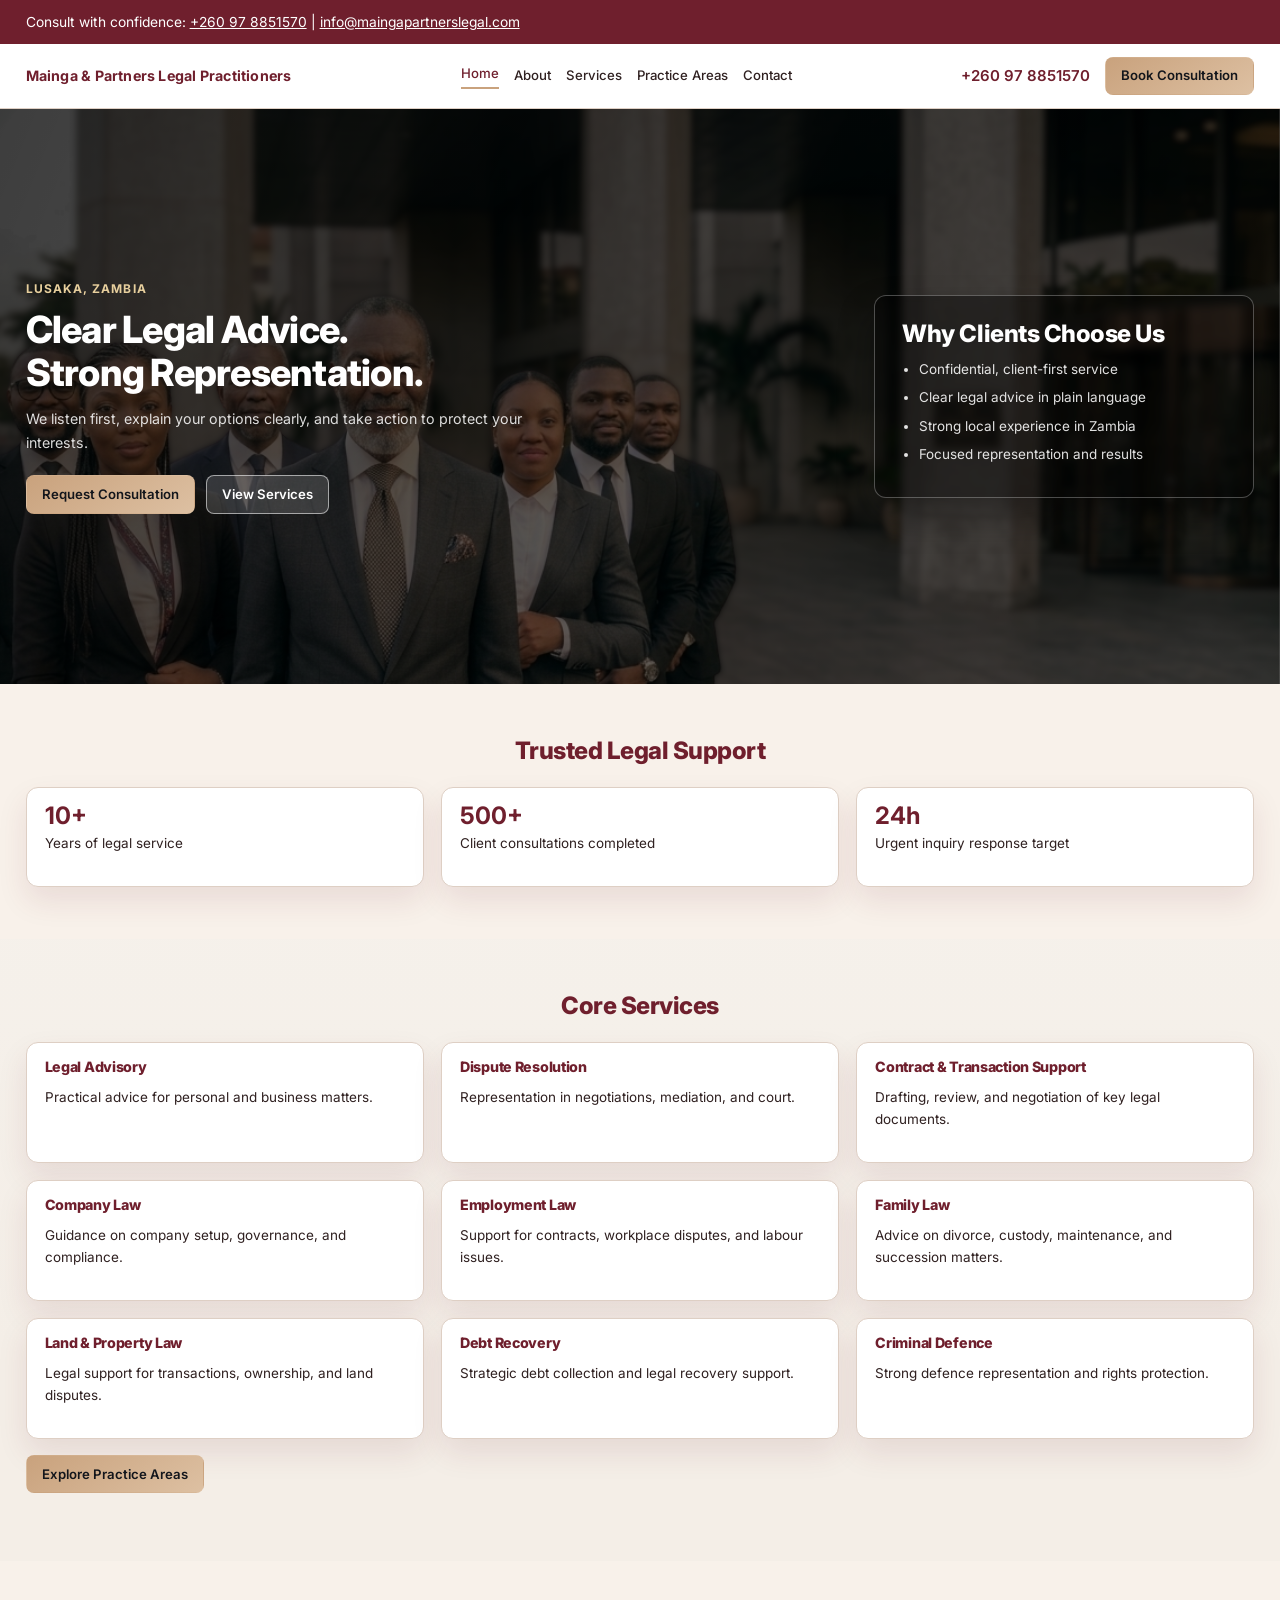
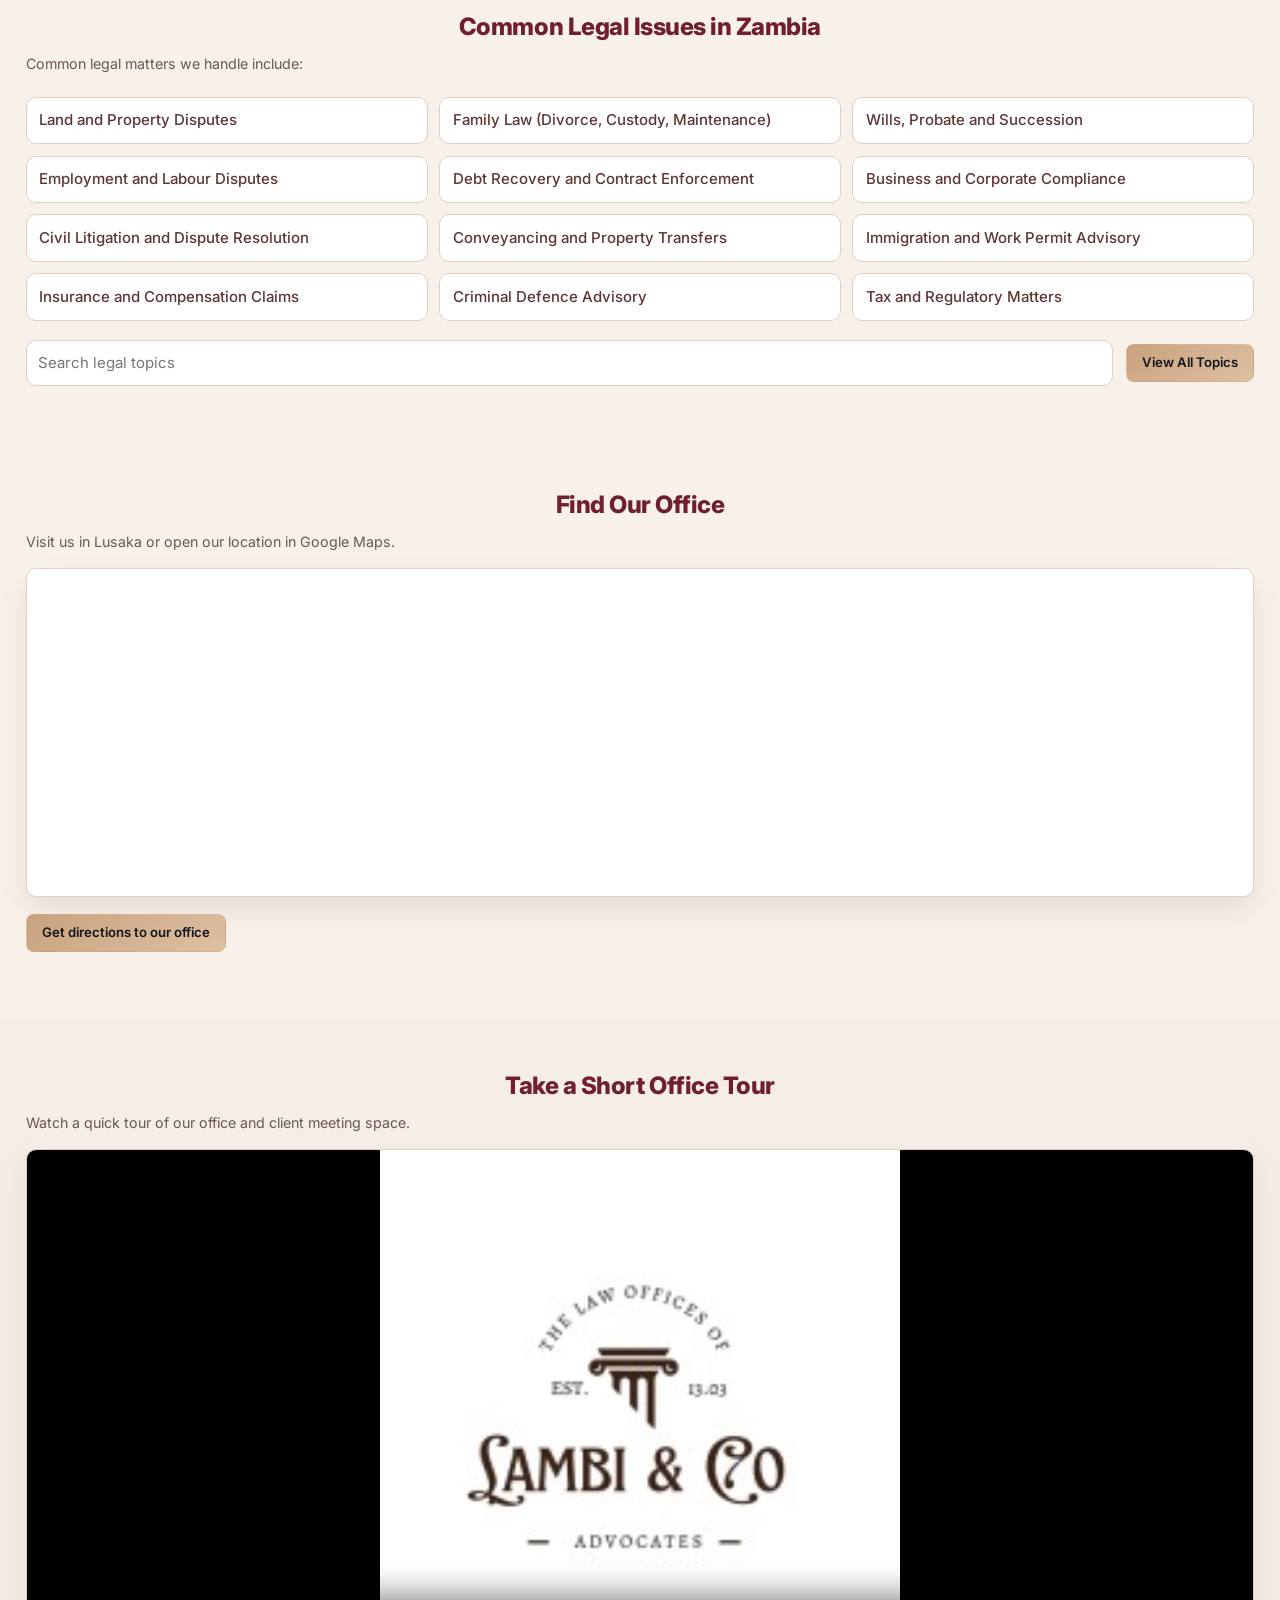
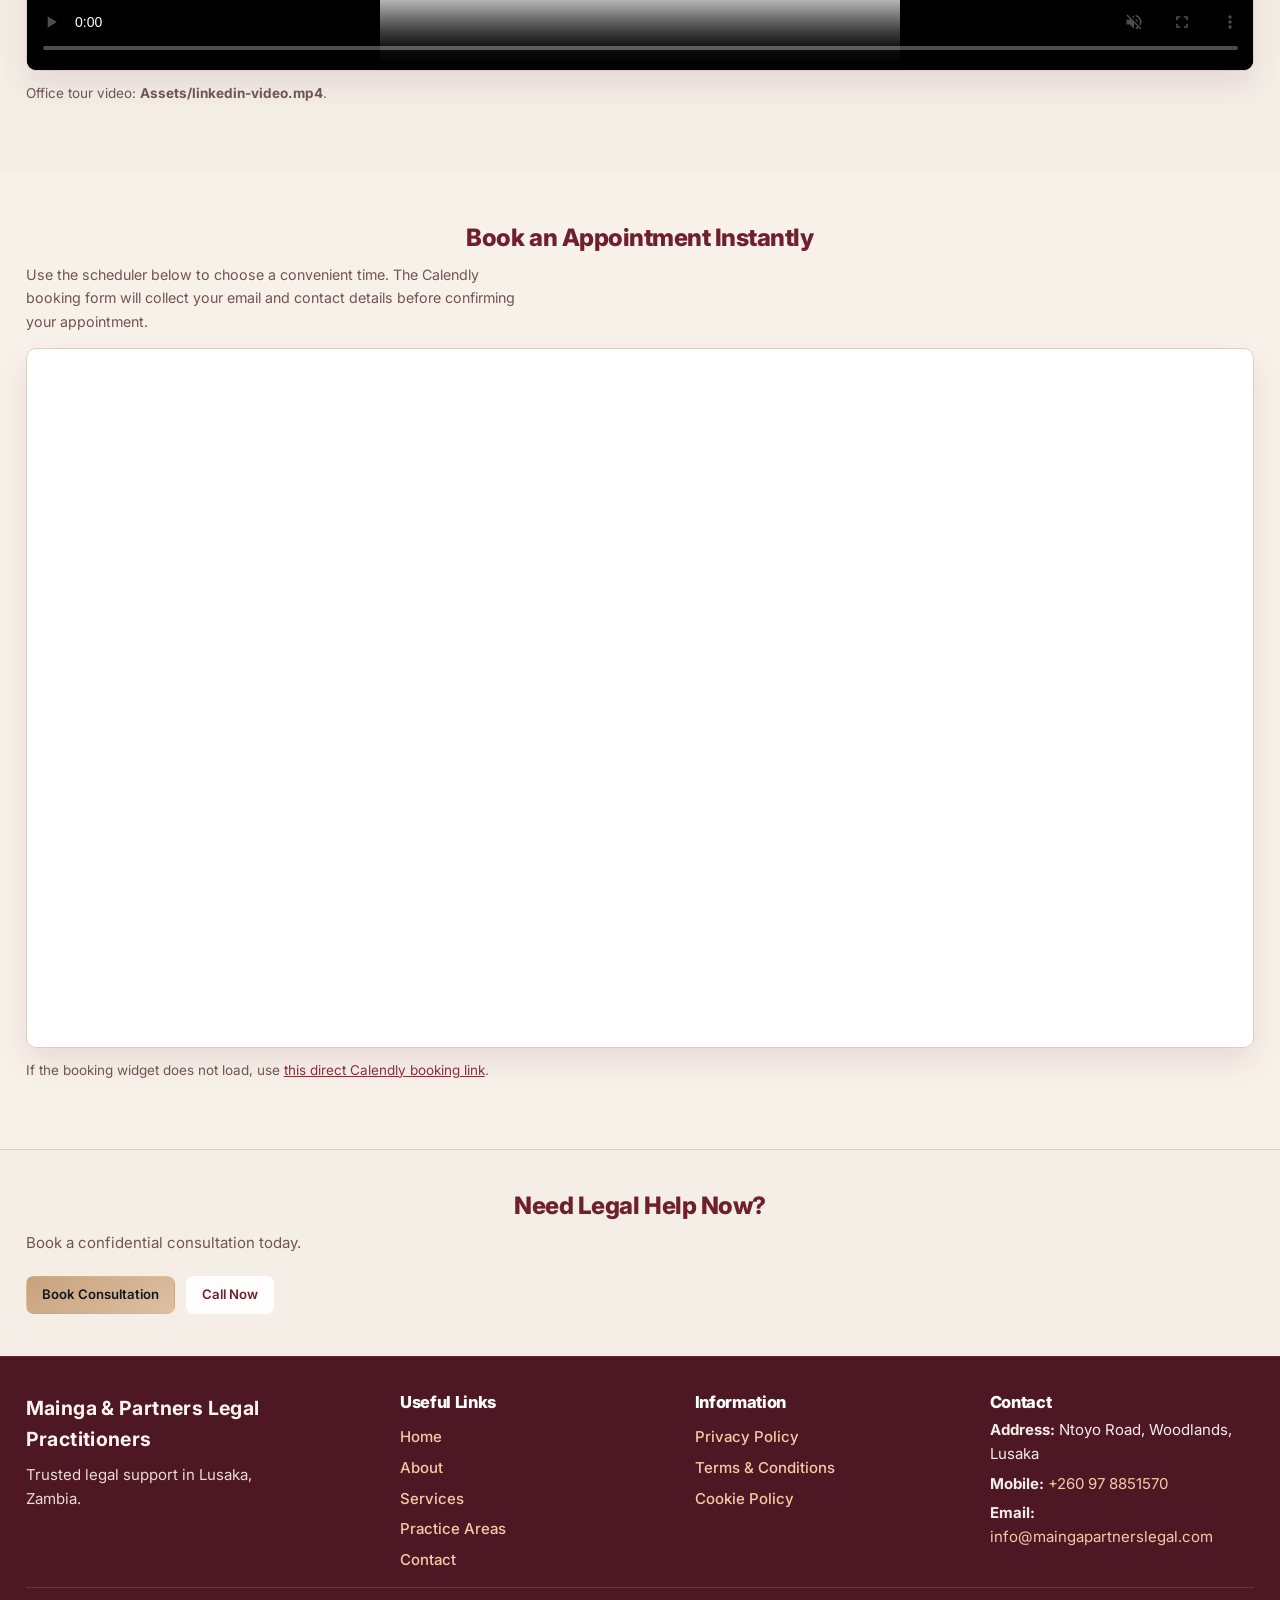
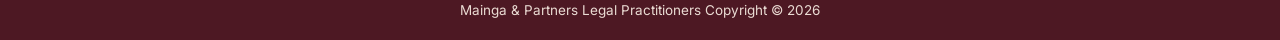
==== commit 6a3522ba: "Remove testimonials and clients sections from homepage. This removes the Client Testimonials and Our" ====
--- a/index.html
+++ b/index.html
@@ -194,104 +194,6 @@
       </div>
     </section>
 
-    <section class="section">
-      <div class="container">
-        <h2>Client Testimonials</h2>
-        <div class="testimonials-ticker" aria-label="Client testimonials">
-          <div class="ticker-track">
-            <article class="ticker-item">
-              <p>"Mainga & Partners Legal Practitioners gave us clear legal direction in a high-pressure property dispute."</p>
-              <cite>Client, Kabulonga</cite>
-            </article>
-            <article class="ticker-item">
-              <p>"From consultation to resolution, communication was excellent and every step was explained."</p>
-              <cite>Client, Woodlands</cite>
-            </article>
-            <article class="ticker-item">
-              <p>"Their team handled our company agreement review quickly and thoroughly."</p>
-              <cite>Business Client, Lusaka CBD</cite>
-            </article>
-            <article class="ticker-item">
-              <p>"They explained my options clearly and helped me resolve a family matter without delays."</p>
-              <cite>Client, Roma</cite>
-            </article>
-            <article class="ticker-item">
-              <p>"Professional, responsive, and practical. I always knew what the next step was."</p>
-              <cite>Client, Longacres</cite>
-            </article>
-            <article class="ticker-item">
-              <p>"Our company used them for compliance and contract support. Service was efficient and reliable."</p>
-              <cite>Corporate Client, Lusaka</cite>
-            </article>
-            <article class="ticker-item">
-              <p>"From first call to final outcome, they treated my matter with urgency and confidentiality."</p>
-              <cite>Client, Woodlands</cite>
-            </article>
-
-            <article class="ticker-item" aria-hidden="true">
-              <p>"Mainga & Partners Legal Practitioners gave us clear legal direction in a high-pressure property dispute."</p>
-              <cite>Client, Kabulonga</cite>
-            </article>
-            <article class="ticker-item" aria-hidden="true">
-              <p>"From consultation to resolution, communication was excellent and every step was explained."</p>
-              <cite>Client, Woodlands</cite>
-            </article>
-            <article class="ticker-item" aria-hidden="true">
-              <p>"Their team handled our company agreement review quickly and thoroughly."</p>
-              <cite>Business Client, Lusaka CBD</cite>
-            </article>
-            <article class="ticker-item" aria-hidden="true">
-              <p>"They explained my options clearly and helped me resolve a family matter without delays."</p>
-              <cite>Client, Roma</cite>
-            </article>
-            <article class="ticker-item" aria-hidden="true">
-              <p>"Professional, responsive, and practical. I always knew what the next step was."</p>
-              <cite>Client, Longacres</cite>
-            </article>
-            <article class="ticker-item" aria-hidden="true">
-              <p>"Our company used them for compliance and contract support. Service was efficient and reliable."</p>
-              <cite>Corporate Client, Lusaka</cite>
-            </article>
-            <article class="ticker-item" aria-hidden="true">
-              <p>"From first call to final outcome, they treated my matter with urgency and confidentiality."</p>
-              <cite>Client, Woodlands</cite>
-            </article>
-          </div>
-        </div>
-      </div>
-    </section>
-
-    <section class="section">
-      <div class="container">
-        <h2>Our Clients</h2>
-        <div class="clients-grid" aria-label="Selected clients">
-          <div class="clients-track">
-            <article class="client-card"><img class="client-logo" src="./Assets/client-logos/airtel-zambia.svg" alt="Airtel logo" loading="lazy"></article>
-            <article class="client-card"><img class="client-logo" src="./Assets/client-logos/mtn-zambia.svg" alt="MTN logo" loading="lazy"></article>
-            <article class="client-card"><img class="client-logo" src="./Assets/client-logos/absa-zambia.svg" alt="Absa logo" loading="lazy"></article>
-            <article class="client-card"><img class="client-logo" src="./Assets/client-logos/puma-energy.svg" alt="Puma Energy logo" loading="lazy"></article>
-            <article class="client-card"><img class="client-logo" src="./Assets/client-logos/toyota.svg" alt="Toyota logo" loading="lazy"></article>
-            <article class="client-card"><img class="client-logo" src="./Assets/client-logos/microsoft.svg" alt="Microsoft logo" loading="lazy"></article>
-            <article class="client-card"><img class="client-logo" src="./Assets/client-logos/google.svg" alt="Google logo" loading="lazy"></article>
-            <article class="client-card"><img class="client-logo" src="./Assets/client-logos/heineken.svg" alt="Heineken logo" loading="lazy"></article>
-            <article class="client-card"><img class="client-logo" src="./Assets/client-logos/nissan.svg" alt="Nissan logo" loading="lazy"></article>
-            <article class="client-card"><img class="client-logo" src="./Assets/client-logos/kfc.svg" alt="KFC logo" loading="lazy"></article>
-
-            <article class="client-card" aria-hidden="true"><img class="client-logo" src="./Assets/client-logos/airtel-zambia.svg" alt="" loading="lazy"></article>
-            <article class="client-card" aria-hidden="true"><img class="client-logo" src="./Assets/client-logos/mtn-zambia.svg" alt="" loading="lazy"></article>
-            <article class="client-card" aria-hidden="true"><img class="client-logo" src="./Assets/client-logos/absa-zambia.svg" alt="" loading="lazy"></article>
-            <article class="client-card" aria-hidden="true"><img class="client-logo" src="./Assets/client-logos/puma-energy.svg" alt="" loading="lazy"></article>
-            <article class="client-card" aria-hidden="true"><img class="client-logo" src="./Assets/client-logos/toyota.svg" alt="" loading="lazy"></article>
-            <article class="client-card" aria-hidden="true"><img class="client-logo" src="./Assets/client-logos/microsoft.svg" alt="" loading="lazy"></article>
-            <article class="client-card" aria-hidden="true"><img class="client-logo" src="./Assets/client-logos/google.svg" alt="" loading="lazy"></article>
-            <article class="client-card" aria-hidden="true"><img class="client-logo" src="./Assets/client-logos/heineken.svg" alt="" loading="lazy"></article>
-            <article class="client-card" aria-hidden="true"><img class="client-logo" src="./Assets/client-logos/nissan.svg" alt="" loading="lazy"></article>
-            <article class="client-card" aria-hidden="true"><img class="client-logo" src="./Assets/client-logos/kfc.svg" alt="" loading="lazy"></article>
-          </div>
-        </div>
-      </div>
-    </section>
-
     <section class="section final-cta">
       <div class="container final-cta-inner">
         <h2>Need Legal Help Now?</h2>
--- a/styles.css
+++ b/styles.css
@@ -248,7 +248,7 @@
 
 .hero {
   background-image:
-    linear-gradient(112deg, rgba(83, 18, 32, 0.86), rgba(83, 18, 32, 0.6)),
+    linear-gradient(112deg, rgba(0, 0, 0, 0.76), rgba(0, 0, 0, 0.52)),
     url("./Assets/NewGroupPic.svg");
   background-size: cover;
   background-position: center 28%;
@@ -320,9 +320,9 @@
 }
 
 .hero .hero-card {
-  background: rgba(83, 18, 32, 0.48);
+  background: rgba(0, 0, 0, 0.4);
   border: 1px solid rgba(255, 255, 255, 0.28);
-  box-shadow: 0 18px 34px rgba(42, 9, 17, 0.35);
+  box-shadow: 0 18px 34px rgba(0, 0, 0, 0.35);
   backdrop-filter: blur(3px);
 }
 
@@ -567,6 +567,33 @@
   padding: 0.7rem 0.75rem;
   font: inherit;
   background: #fff;
+}
+
+.leader-profile {
+  display: grid;
+  grid-template-columns: 1fr;
+  gap: 1.25rem;
+  align-items: center;
+}
+
+.leader-photo-wrap {
+  background: #fff;
+  border: 1px solid var(--border);
+  border-radius: 12px;
+  box-shadow: var(--shadow);
+  overflow: hidden;
+}
+
+.leader-photo {
+  width: 100%;
+  max-width: 430px;
+  display: block;
+  margin: 0 auto;
+}
+
+.leader-copy h2,
+.leader-copy .eyebrow {
+  text-align: left;
 }
 
 .map-frame {
@@ -751,6 +778,11 @@
     grid-template-columns: 1fr 1.1fr;
   }
 
+  .leader-profile {
+    grid-template-columns: minmax(260px, 430px) 1fr;
+    gap: 1.8rem;
+  }
+
   .footer-grid {
     grid-template-columns: 1.3fr 1fr 1fr 1fr;
     align-items: start;
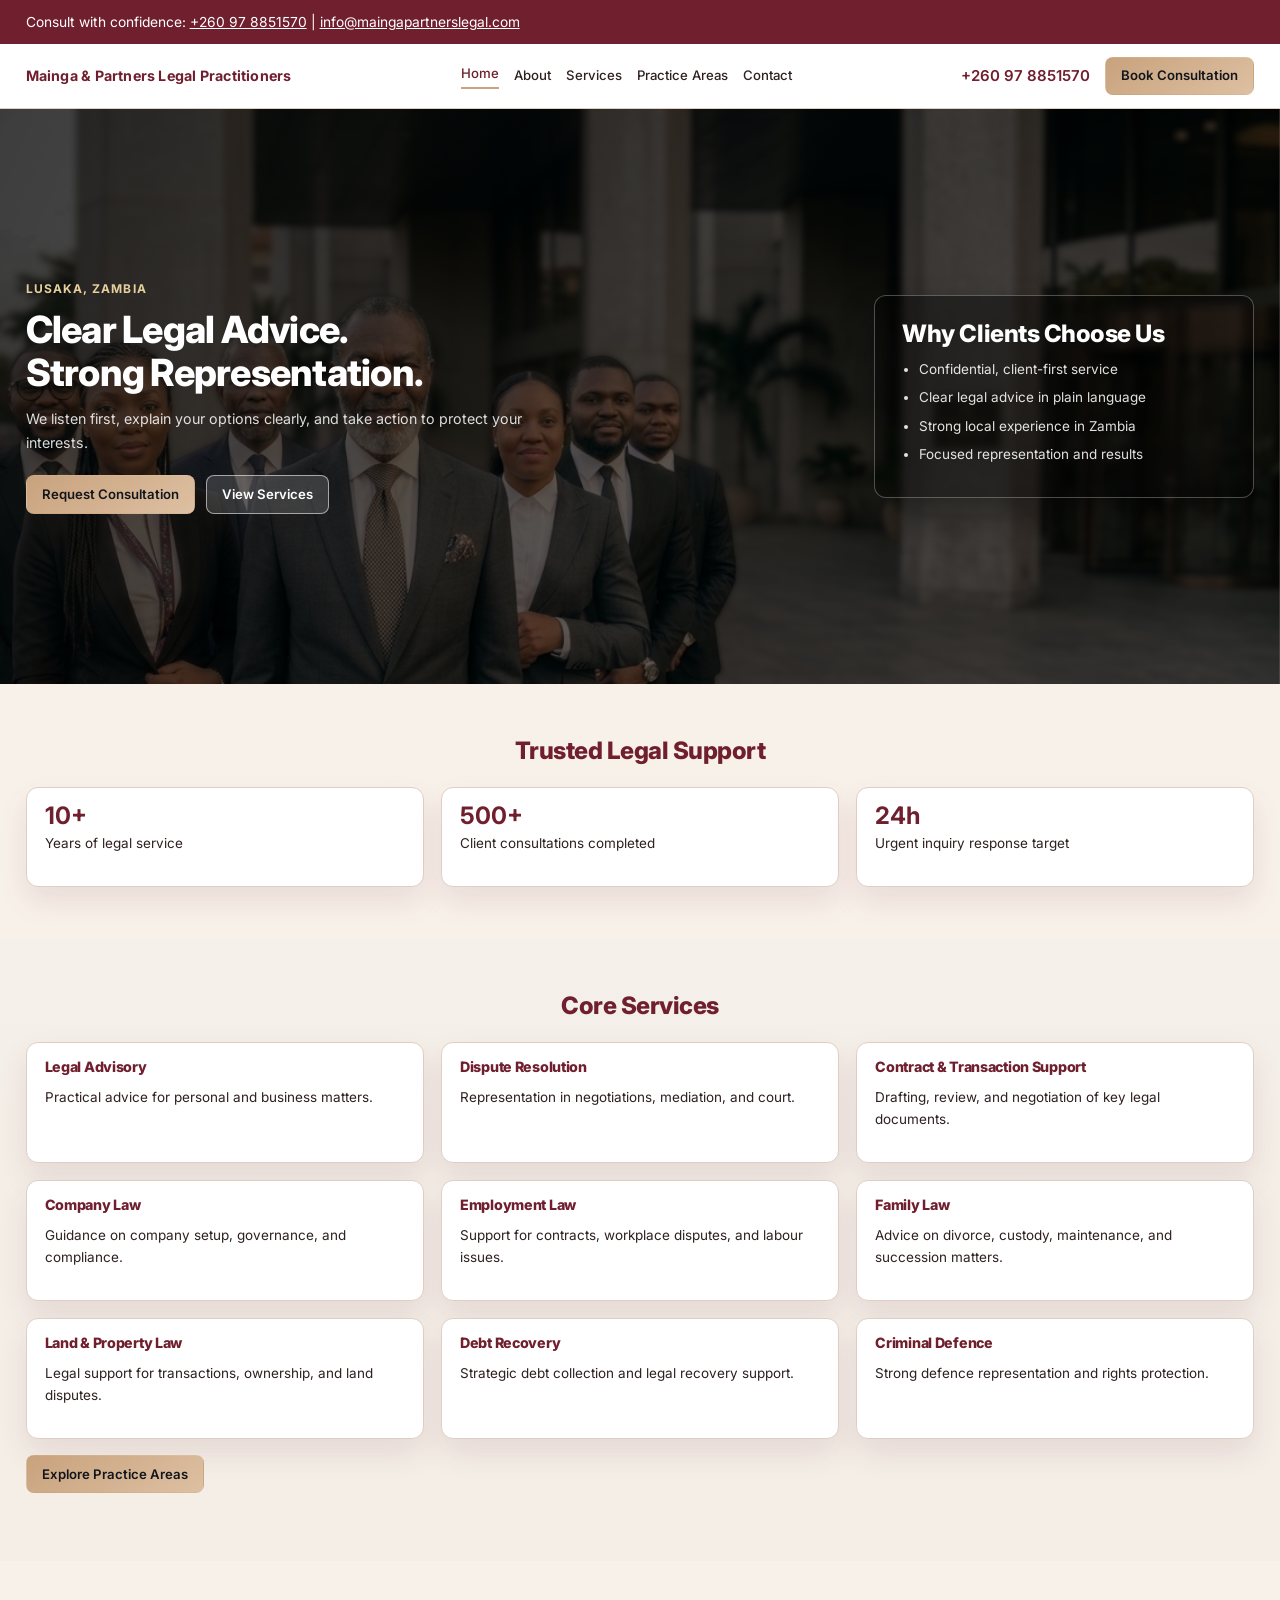
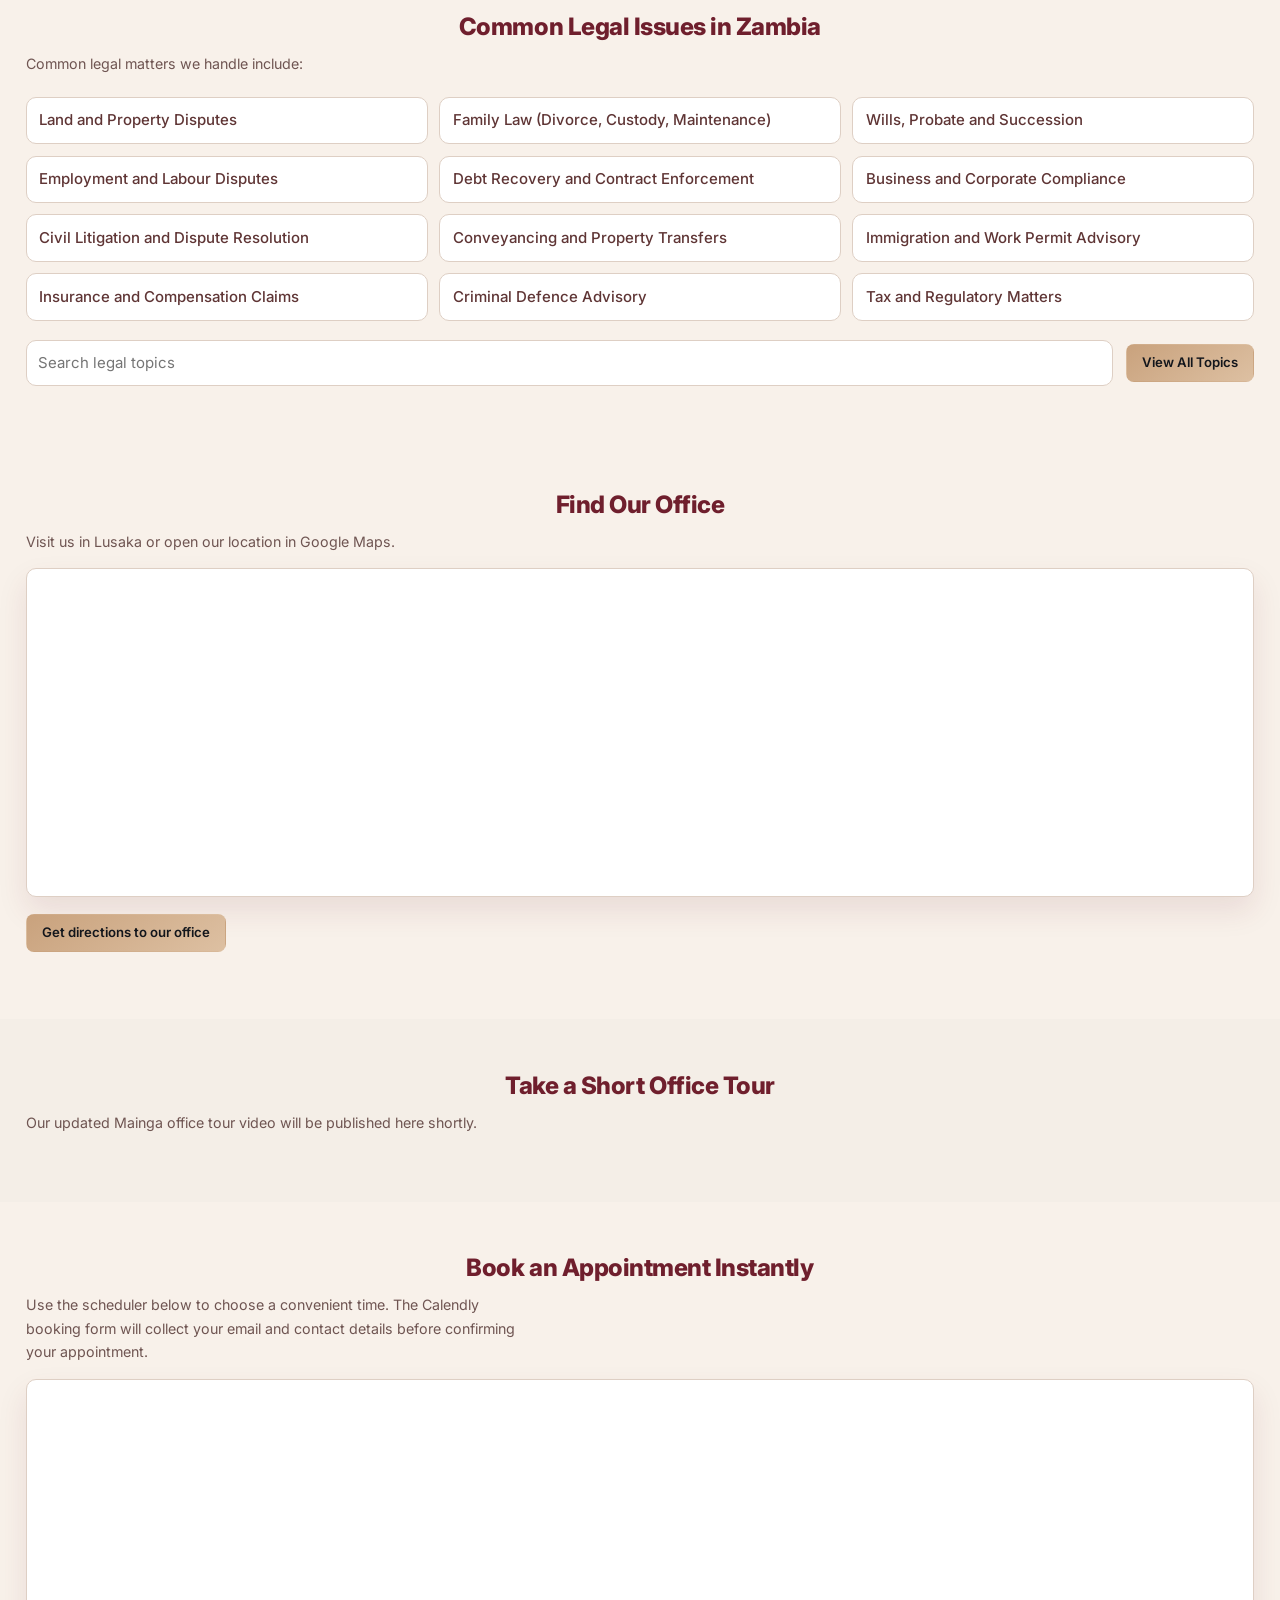
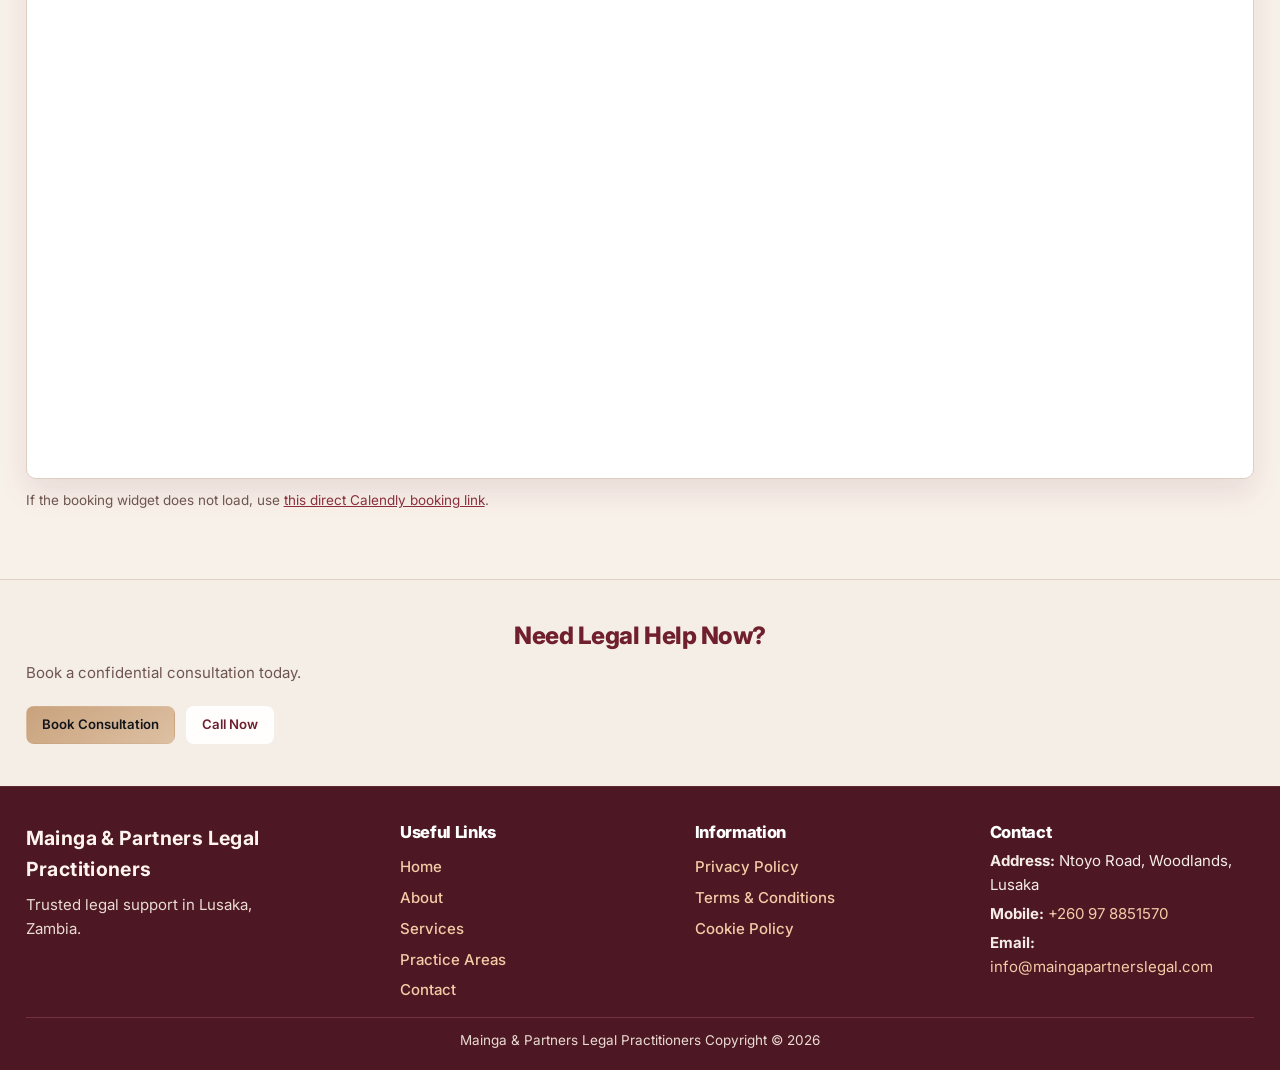
==== commit ffc821e9: "Remove incorrect branded office tour video. This removes the office tour video player that showed an" ====
--- a/index.html
+++ b/index.html
@@ -171,14 +171,7 @@
     <section class="section" id="office-tour">
       <div class="container">
         <h2>Take a Short Office Tour</h2>
-        <p class="hero-support">Watch a quick tour of our office and client meeting space.</p>
-        <div class="video-panel">
-          <video class="office-tour-video" controls muted playsinline preload="metadata" poster="./Assets/logo.png">
-            <source src="./Assets/linkedin-video.mp4" type="video/mp4">
-            Your browser does not support HTML5 video playback.
-          </video>
-        </div>
-        <p class="video-note">Office tour video: <strong>Assets/linkedin-video.mp4</strong>.</p>
+        <p class="hero-support">Our updated Mainga office tour video will be published here shortly.</p>
       </div>
     </section>
 
--- a/styles.css
+++ b/styles.css
@@ -304,7 +304,6 @@
 .hero-card,
 .info-card,
 .stat-card,
-.testimonial-card,
 .contact-panel {
   background: var(--surface);
   border: 1px solid var(--border);
@@ -392,64 +391,8 @@
   background: #fff;
 }
 
-.clients-grid {
-  margin-top: 1.4rem;
-  overflow: hidden;
-  width: 100%;
-}
-
-.clients-track {
-  display: flex;
-  flex-wrap: nowrap;
-  gap: 0.9rem;
-  width: max-content;
-  animation: clientsPass 95s linear infinite;
-}
-
-.client-card {
-  min-height: 68px;
-  flex: 0 0 160px;
-  border: 1px solid var(--border);
-  border-radius: 10px;
-  background: #fff;
-  display: flex;
-  align-items: center;
-  justify-content: center;
-  text-align: center;
-  padding: 0.55rem;
-  box-shadow: 0 6px 16px rgba(111, 31, 45, 0.06);
-}
-
-@keyframes clientsPass {
-  from {
-    transform: translateX(0);
-  }
-  to {
-    transform: translateX(-50%);
-  }
-}
-
-.client-card span {
-  color: #704545;
-  font-weight: 700;
-  font-size: 0.96rem;
-}
-
-.client-logo {
-  width: 100%;
-  height: 40px;
-  object-fit: contain;
-  filter: grayscale(1) contrast(1.05) brightness(0.35);
-  opacity: 0.92;
-}
-
-.client-card:hover .client-logo {
-  opacity: 1;
-}
-
 .stat-card,
-.info-card,
-.testimonial-card {
+.info-card {
   padding: 1.1rem 1.2rem;
   font-size: 0.9rem;
 }
@@ -470,60 +413,6 @@
 
 .steps-list li {
   margin-bottom: 0.7rem;
-}
-
-.testimonial-card {
-  margin: 0;
-  border-left: 4px solid var(--gold);
-}
-
-.testimonial-card cite {
-  font-style: normal;
-  color: var(--text-muted);
-}
-
-.testimonials-ticker {
-  margin-top: 1.5rem;
-  overflow: hidden;
-  border-radius: 12px;
-}
-
-.ticker-track {
-  display: flex;
-  gap: 1rem;
-  width: max-content;
-  animation: testimonialScroll 70s linear infinite;
-}
-
-.ticker-item {
-  min-width: 300px;
-  max-width: 300px;
-  padding: 0.85rem 1rem;
-  font-size: 0.88rem;
-  background: #fff;
-  border: 1px solid var(--border);
-  border-left: 4px solid var(--gold);
-  border-radius: 10px;
-  box-shadow: 0 6px 16px rgba(111, 31, 45, 0.06);
-}
-
-.ticker-item p {
-  margin: 0 0 0.6rem;
-}
-
-.ticker-item cite {
-  color: var(--text-muted);
-  font-style: normal;
-  font-size: 0.92rem;
-}
-
-@keyframes testimonialScroll {
-  from {
-    transform: translateX(0);
-  }
-  to {
-    transform: translateX(-50%);
-  }
 }
 
 .section-cta-inline {
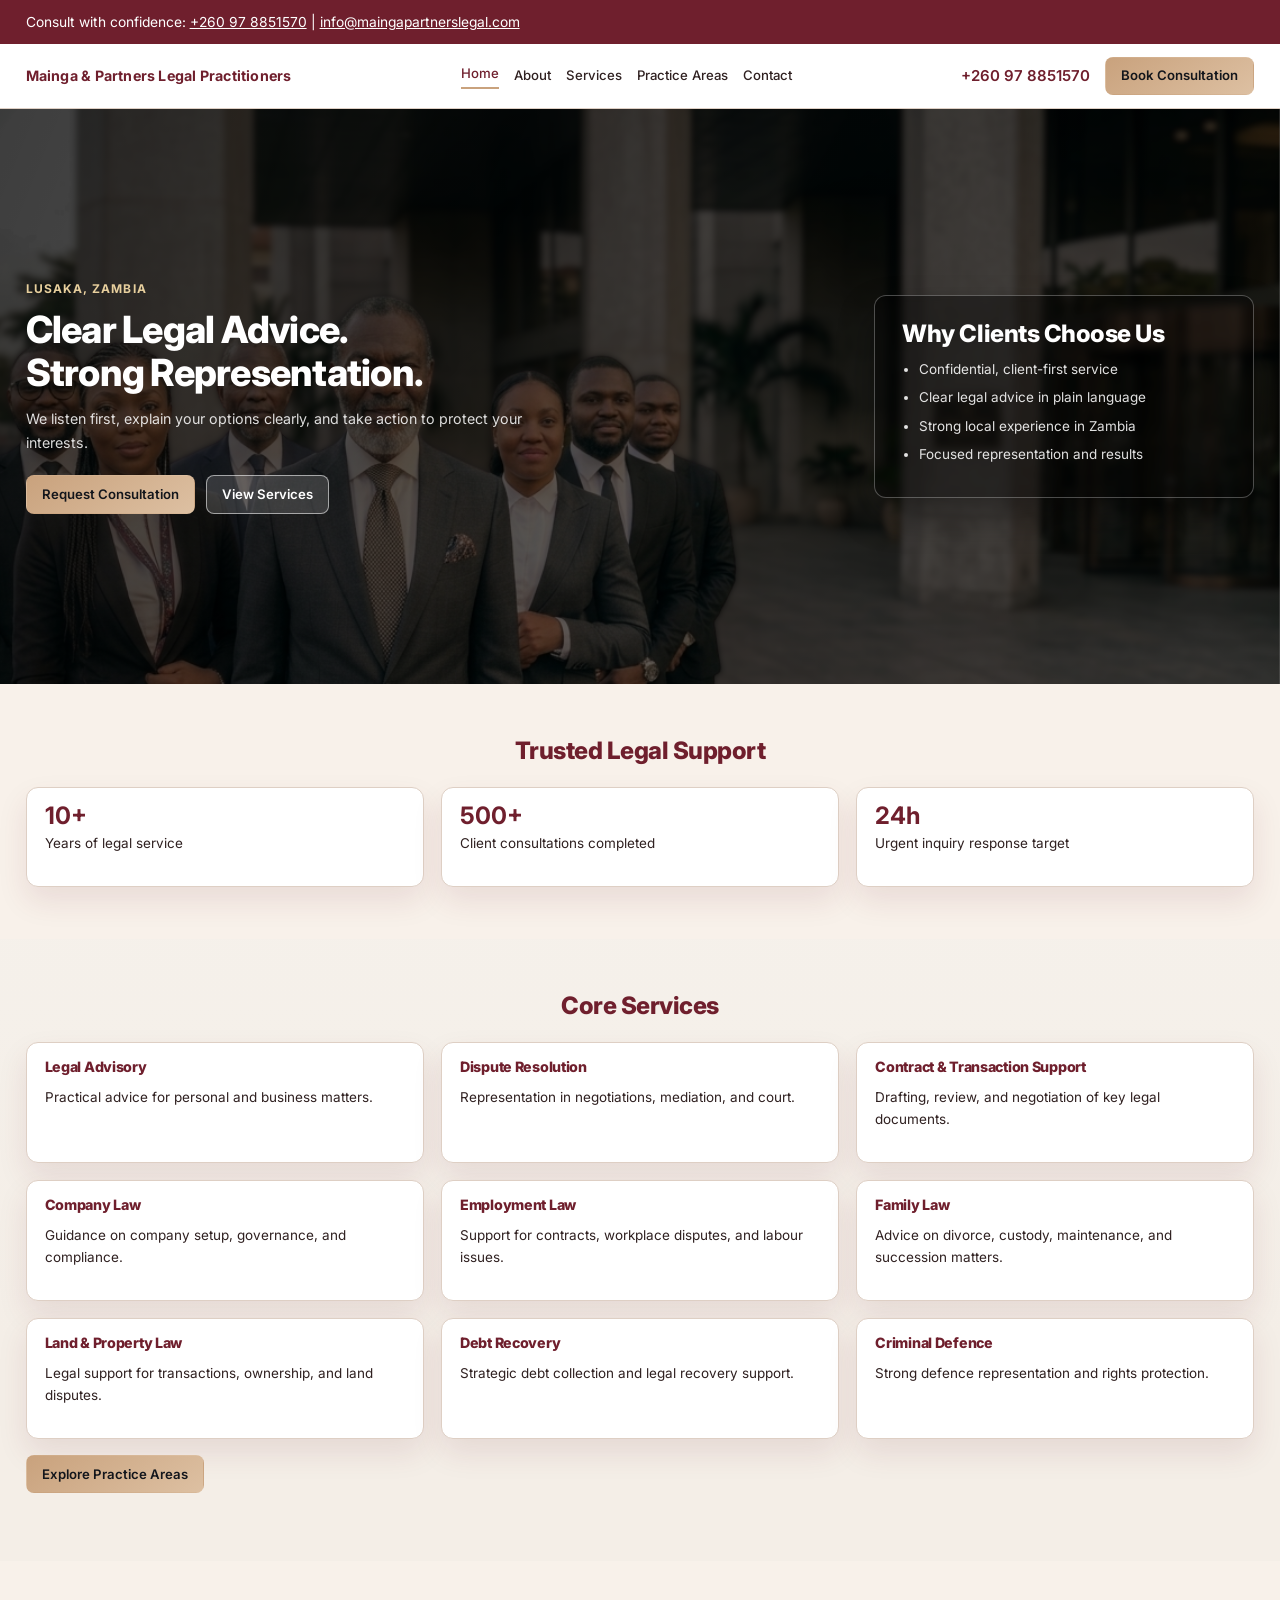
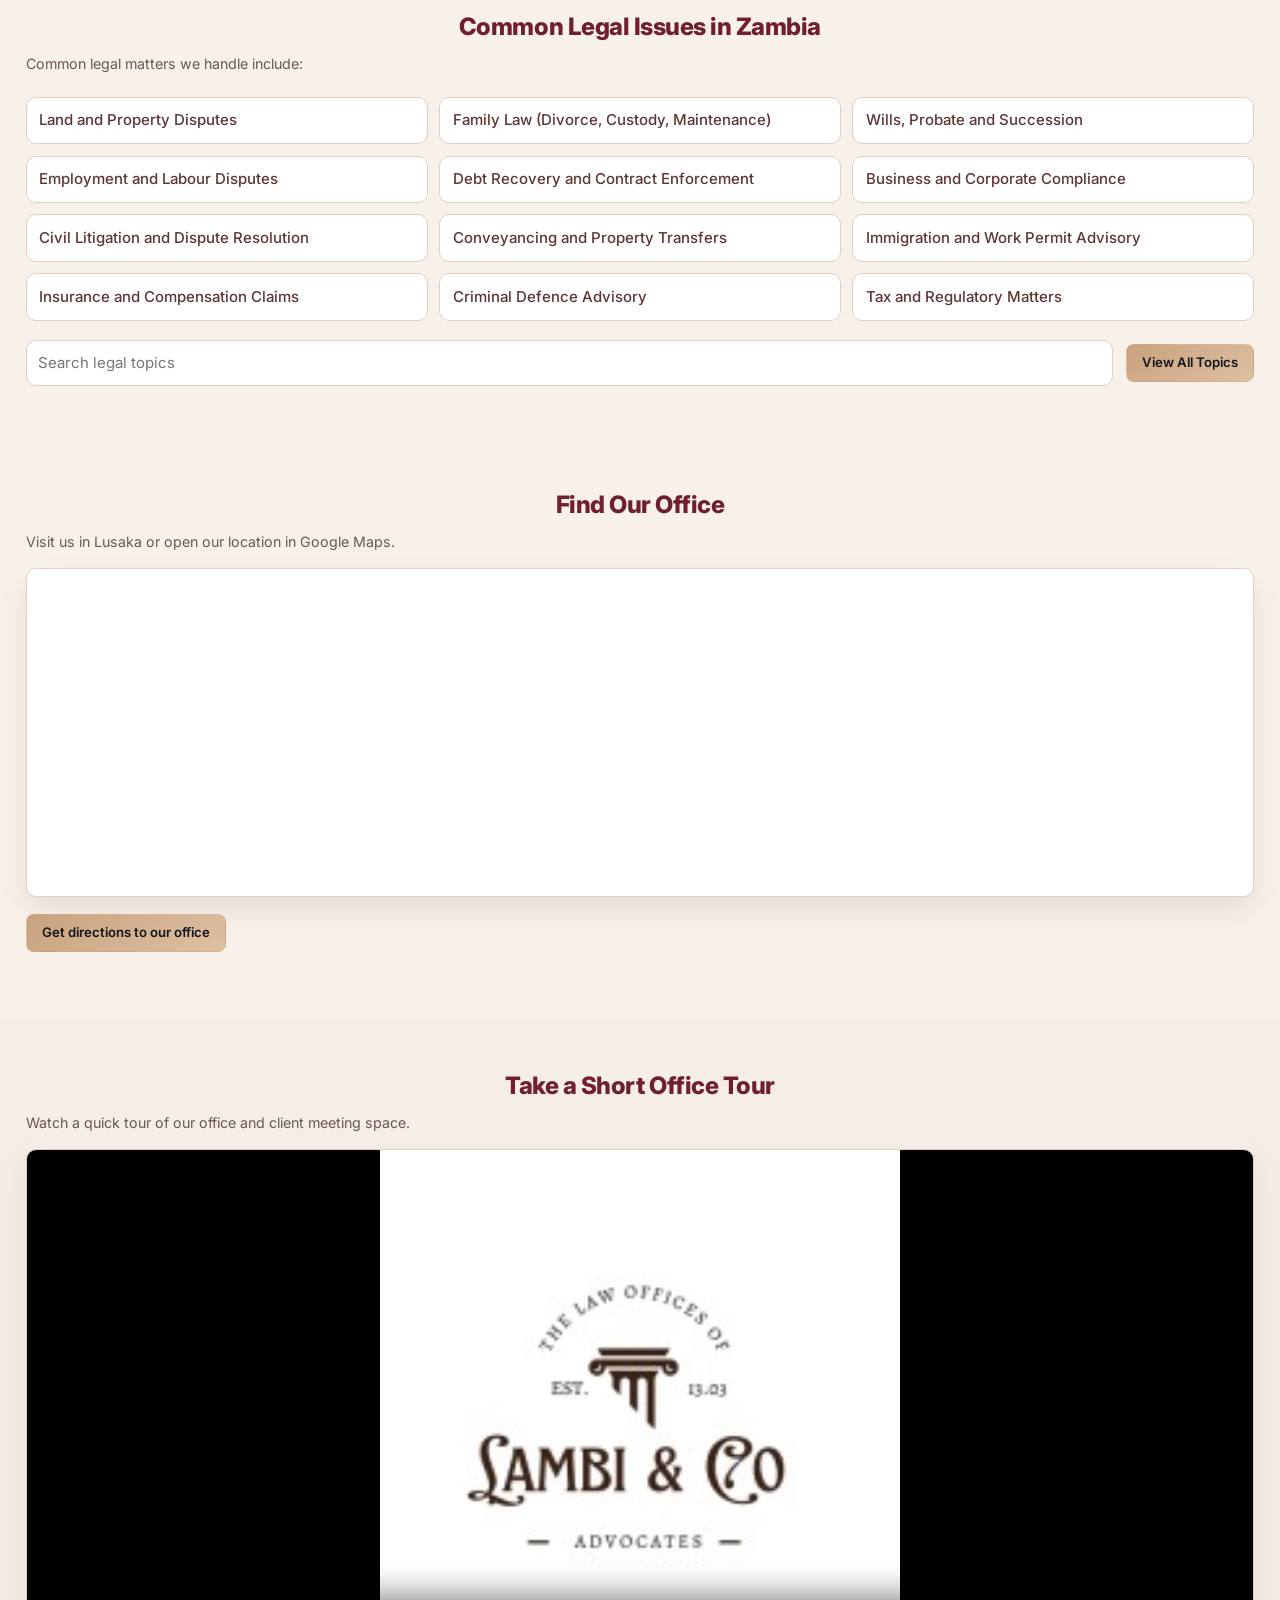
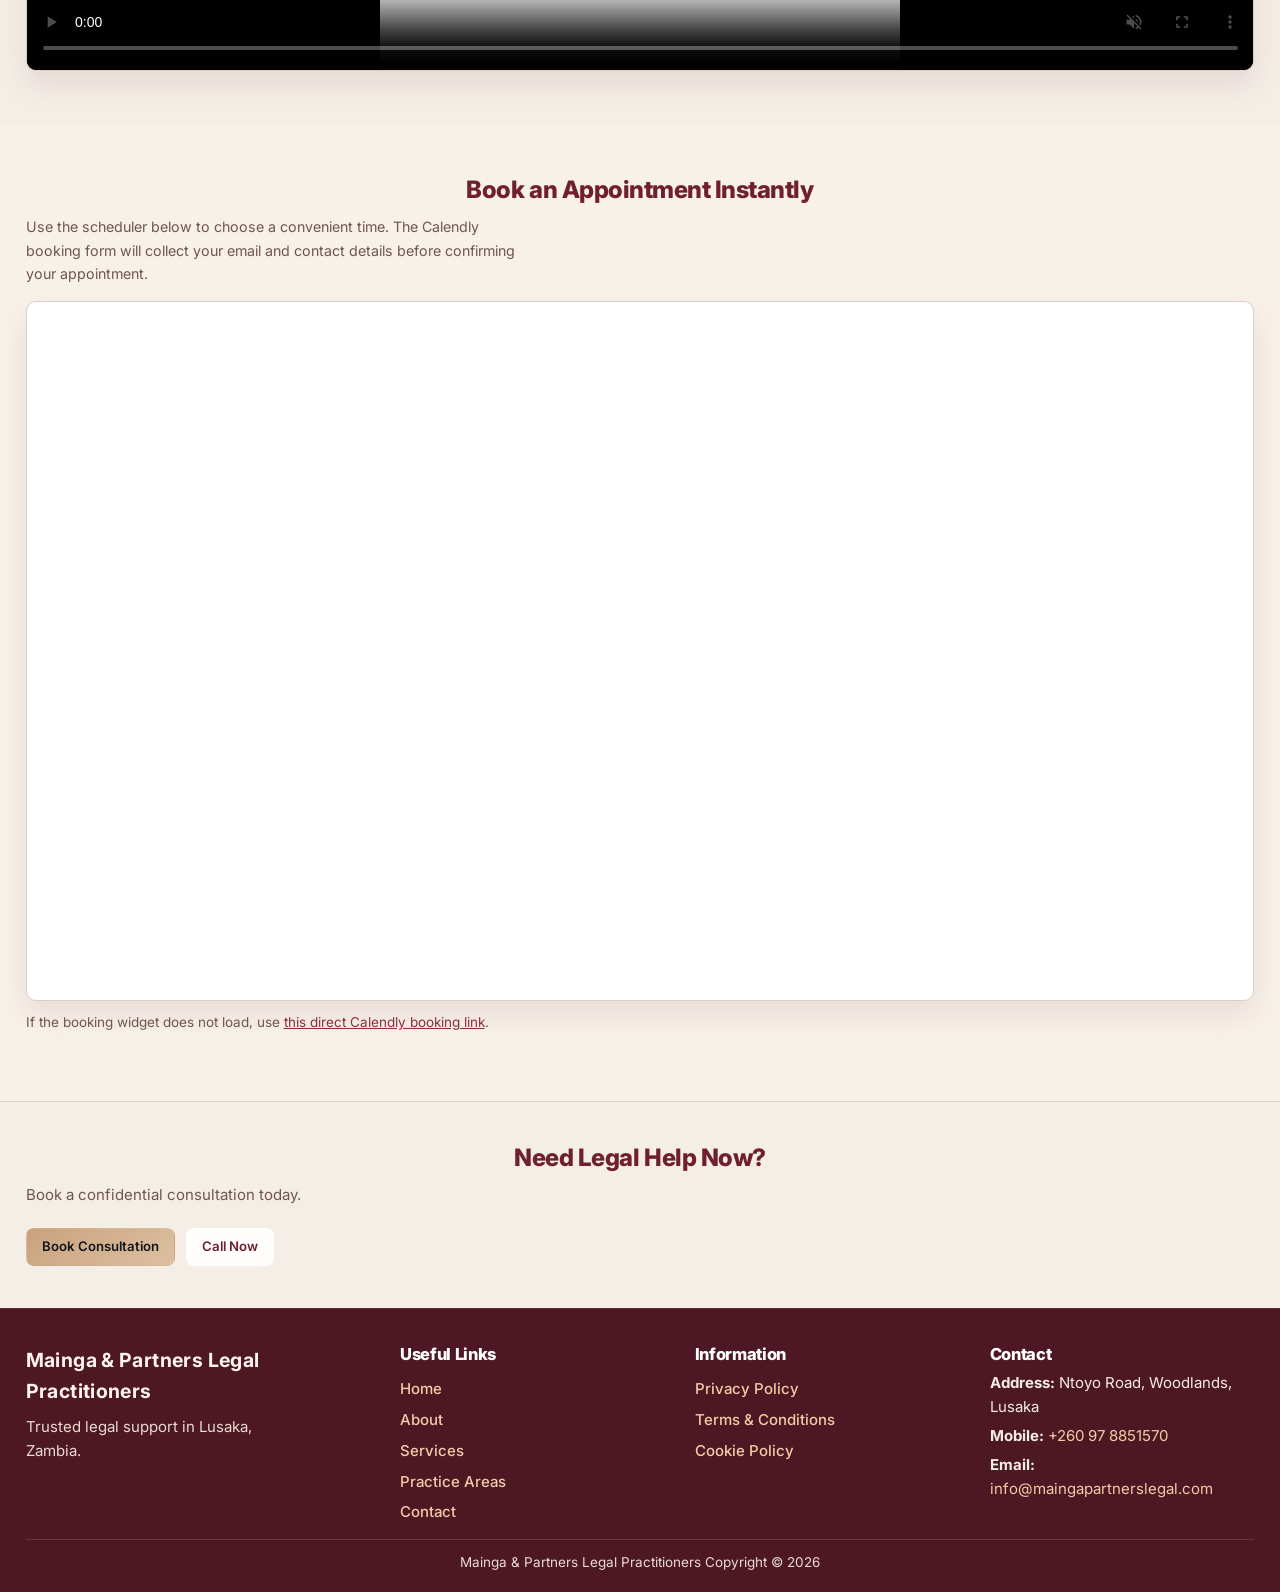
==== commit 81dcca59: "Use DOVE office-tour video and remove caption text. This swaps the office tour media on Mainga with " ====
--- a/index.html
+++ b/index.html
@@ -171,7 +171,13 @@
     <section class="section" id="office-tour">
       <div class="container">
         <h2>Take a Short Office Tour</h2>
-        <p class="hero-support">Our updated Mainga office tour video will be published here shortly.</p>
+        <p class="hero-support">Watch a quick tour of our office and client meeting space.</p>
+        <div class="video-panel">
+          <video class="office-tour-video" controls muted playsinline preload="metadata" poster="./Assets/logo.png">
+            <source src="./Assets/linkedin-video.mp4" type="video/mp4">
+            Your browser does not support HTML5 video playback.
+          </video>
+        </div>
       </div>
     </section>
 
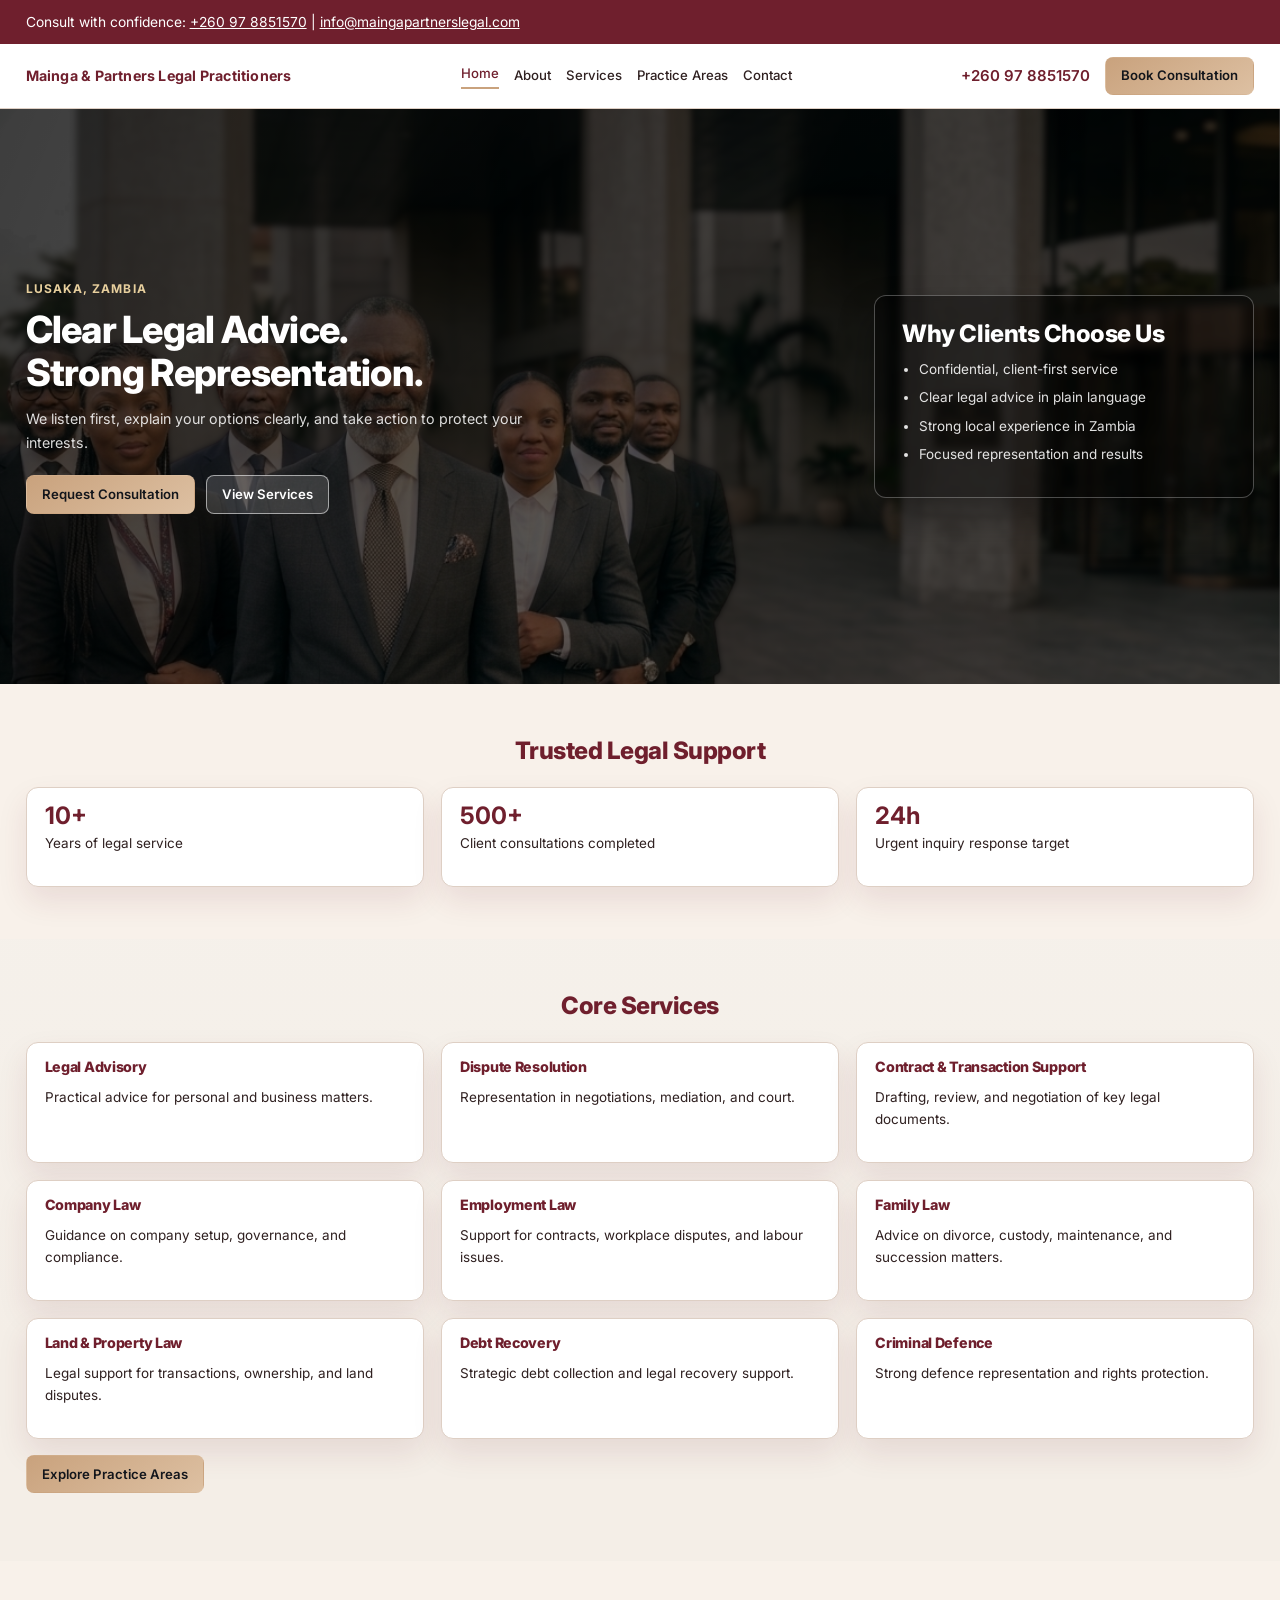
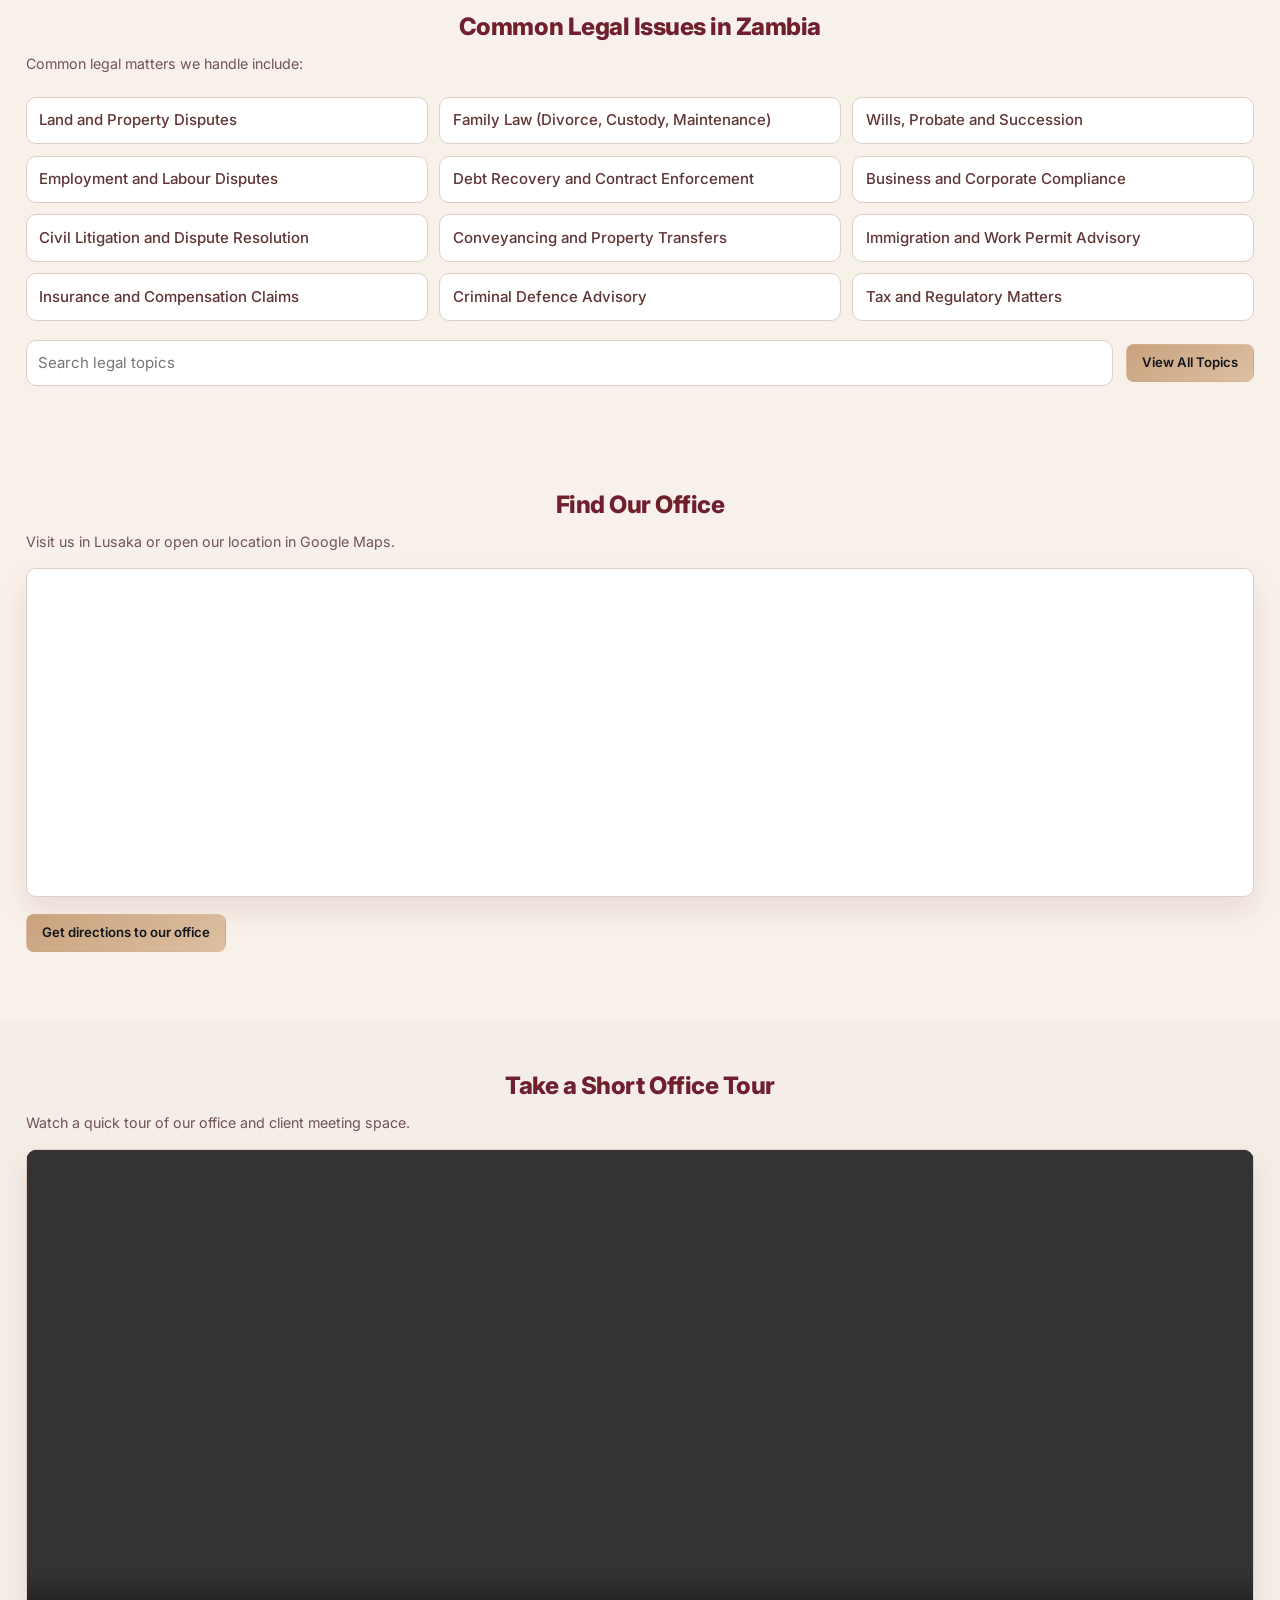
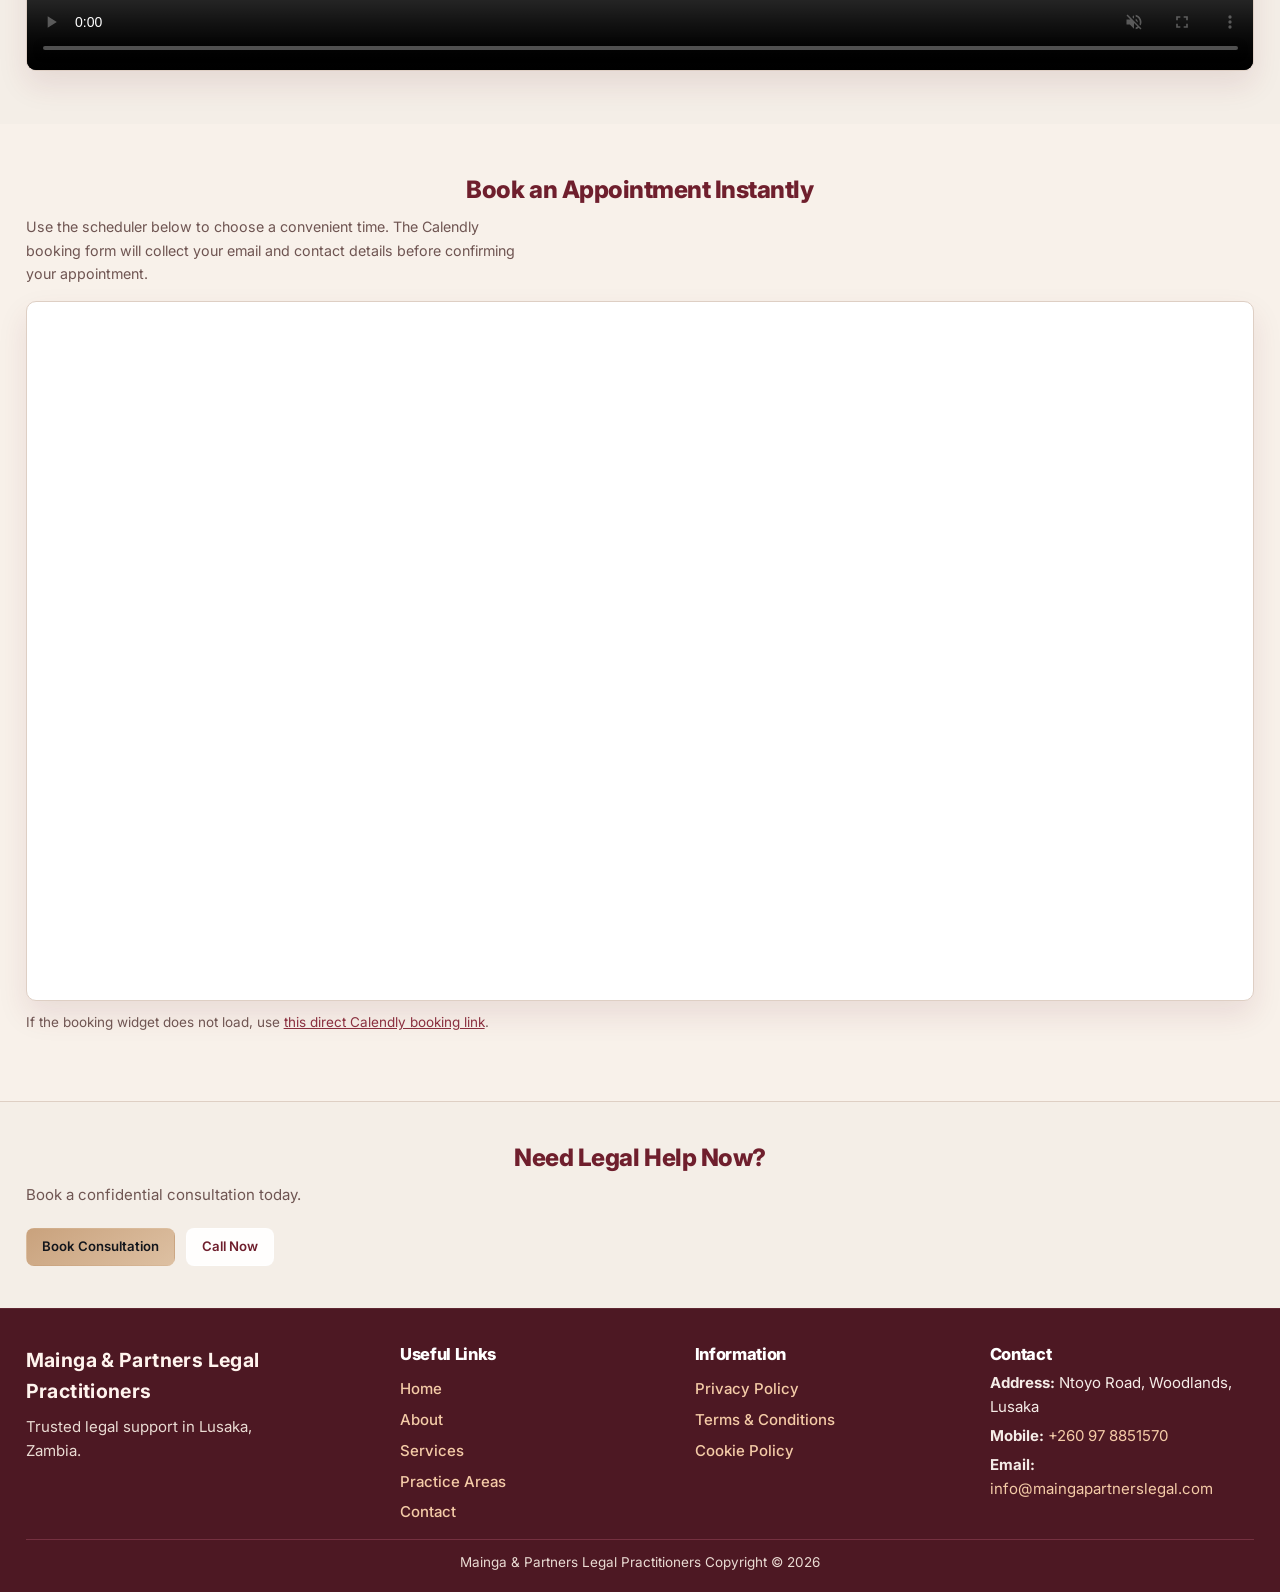
==== commit 8c5b8d5b: "Remove office-tour poster image from video player. This drops the poster attribute so the office tou" ====
--- a/index.html
+++ b/index.html
@@ -173,7 +173,7 @@
         <h2>Take a Short Office Tour</h2>
         <p class="hero-support">Watch a quick tour of our office and client meeting space.</p>
         <div class="video-panel">
-          <video class="office-tour-video" controls muted playsinline preload="metadata" poster="./Assets/logo.png">
+          <video class="office-tour-video" controls muted playsinline preload="metadata">
             <source src="./Assets/linkedin-video.mp4" type="video/mp4">
             Your browser does not support HTML5 video playback.
           </video>
